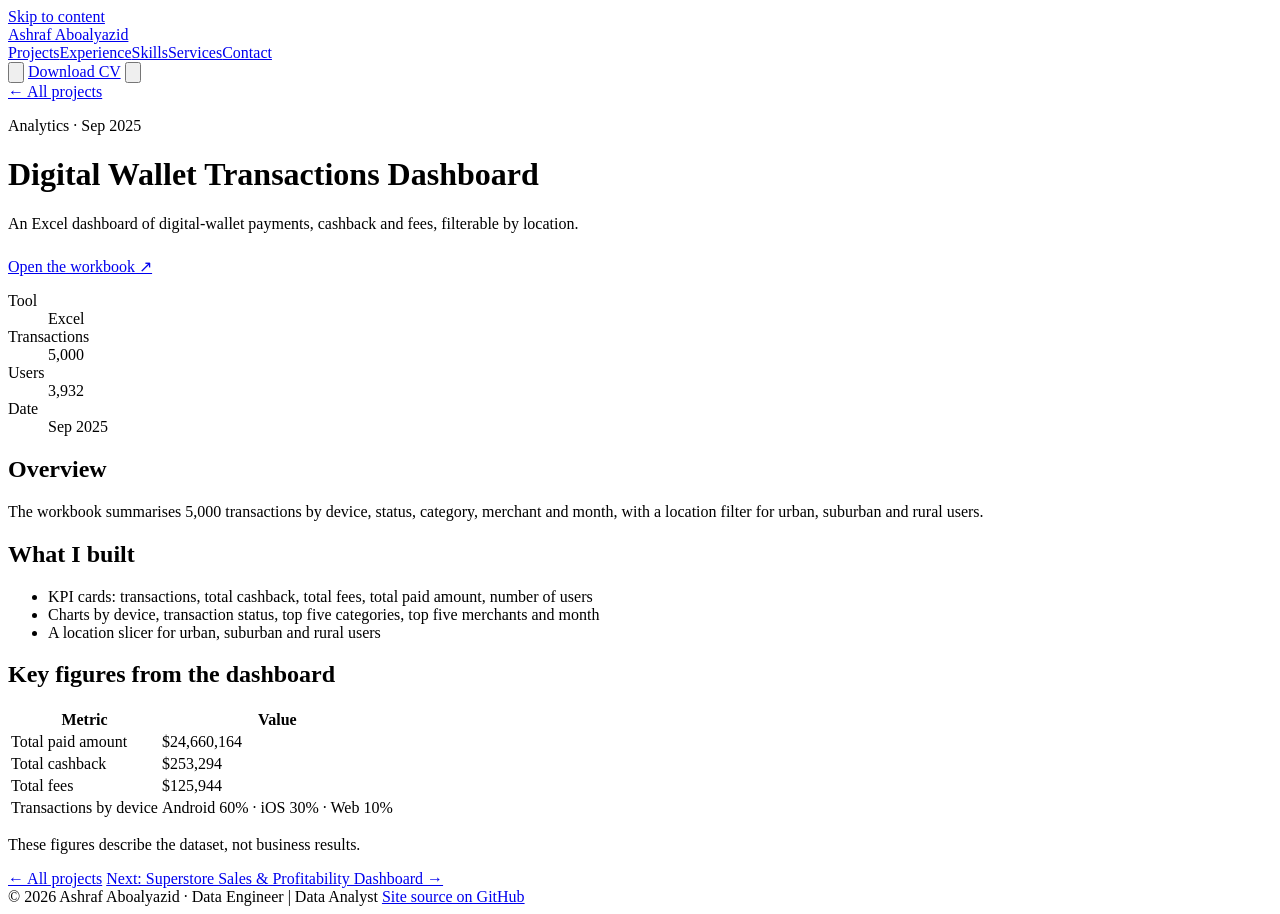
==== projects/digital-wallet-transactions/index.html @ 7038c7b8 "Rebuild homepage and add project pages Homepage: hero, project grid with filter, data training and t" ====
<!doctype html>
<html lang="en">
<head>
<meta charset="utf-8">
<meta name="viewport" content="width=device-width, initial-scale=1">
<title>Digital Wallet Transactions Dashboard · Ashraf Aboalyazid</title>
<meta name="description" content="An Excel dashboard of digital-wallet payments, cashback and fees, filterable by location.">
<link rel="canonical" href="https://agaboalyazid.github.io/Portfolio/projects/digital-wallet-transactions/">
<meta property="og:type" content="website">
<meta property="og:title" content="Digital Wallet Transactions Dashboard · Ashraf Aboalyazid">
<meta property="og:description" content="An Excel dashboard of digital-wallet payments, cashback and fees, filterable by location.">
<meta property="og:url" content="https://agaboalyazid.github.io/Portfolio/projects/digital-wallet-transactions/">
<meta property="og:image" content="https://agaboalyazid.github.io/Portfolio/assets/og/og-home.png">
<meta property="og:image:width" content="1200">
<meta property="og:image:height" content="630">
<meta name="twitter:card" content="summary_large_image">
<meta name="twitter:title" content="Digital Wallet Transactions Dashboard · Ashraf Aboalyazid">
<meta name="twitter:description" content="An Excel dashboard of digital-wallet payments, cashback and fees, filterable by location.">
<meta name="twitter:image" content="https://agaboalyazid.github.io/Portfolio/assets/og/og-home.png">
<meta name="theme-color" content="#FAFAF7" media="(prefers-color-scheme: light)">
<meta name="theme-color" content="#121416" media="(prefers-color-scheme: dark)">
<link rel="icon" href="../../favicon.svg" type="image/svg+xml">
<link rel="apple-touch-icon" href="../../apple-touch-icon.png">
<script>(function(){try{var t=localStorage.getItem('theme');if(t==='light'||t==='dark')document.documentElement.setAttribute('data-theme',t);}catch(e){}})();</script>
<link rel="preload" href="../../assets/fonts/ibm-plex-sans-latin-400-normal.woff2" as="font" type="font/woff2" crossorigin>
<link rel="stylesheet" href="../../assets/css/tokens.css">
<link rel="stylesheet" href="../../assets/css/main.css">
<script src="../../assets/js/main.js" defer></script>
<script type="application/ld+json">{"@context": "https://schema.org", "@type": "CreativeWork", "name": "Digital Wallet Transactions Dashboard", "description": "An Excel dashboard of digital-wallet payments, cashback and fees, filterable by location.", "author": {"@type": "Person", "name": "Ashraf Aboalyazid"}, "url": "https://agaboalyazid.github.io/Portfolio/projects/digital-wallet-transactions/"}</script>
</head>
<body>
<a class="skip" href="#main">Skip to content</a>
<header class="site-header">
  <div class="wrap">
    <a class="logo" href="../../index.html">Ashraf Aboalyazid</a>
    <nav class="site-nav" id="site-nav" aria-label="Primary"><a href="../../index.html#projects">Projects</a><a href="../../index.html#experience">Experience</a><a href="../../index.html#skills">Skills</a><a href="../../index.html#services">Services</a><a href="../../index.html#contact">Contact</a></nav>
    <div class="header-tools">
      <button class="icon-btn theme-toggle" type="button" aria-label="Switch theme" aria-pressed="false"><svg class="icon-moon" viewBox="0 0 24 24" fill="none" stroke="currentColor" stroke-width="1.6" aria-hidden="true"><path d="M20 14.5A8 8 0 0 1 9.5 4a8 8 0 1 0 10.5 10.5z"/></svg><svg class="icon-sun" viewBox="0 0 24 24" fill="none" stroke="currentColor" stroke-width="1.6" aria-hidden="true"><circle cx="12" cy="12" r="4.5"/><path d="M12 2.5v2.2M12 19.3v2.2M2.5 12h2.2M19.3 12h2.2M5.3 5.3l1.6 1.6M17.1 17.1l1.6 1.6M5.3 18.7l1.6-1.6M17.1 6.9l1.6-1.6"/></svg></button>
      <a class="btn btn-secondary header-cv" href="../../assets/cv/ashraf-aboalyazid-cv.pdf">Download CV</a>
      <button class="icon-btn menu-toggle" type="button" aria-label="Open menu" aria-expanded="false" aria-controls="site-nav"><svg viewBox="0 0 24 24" fill="none" stroke="currentColor" stroke-width="1.6" aria-hidden="true"><path d="M4 7h16M4 12h16M4 17h16"/></svg></button>
    </div>
  </div>
</header>
<main id="main">
  <div class="wrap">
    <a class="text-link back" href="../../index.html#projects">← All projects</a>
    <header class="project-head">
      <p class="label">Analytics · Sep 2025</p>
      <h1>Digital Wallet Transactions Dashboard</h1>
      <p class="intro">An Excel dashboard of digital-wallet payments, cashback and fees, filterable by location.</p>
      <div class="actions" style="margin-top:24px"><a class="btn btn-primary" href="https://1drv.ms/x/c/22bd5d6e6e061991/IQDjUJ9iD6poRLInqrk1suI1AY1ncKfsVbdhaboaDhQh73A">Open the workbook ↗</a></div>
      <dl class="facts"><div><dt>Tool</dt><dd>Excel</dd></div><div><dt>Transactions</dt><dd>5,000</dd></div><div><dt>Users</dt><dd>3,932</dd></div><div><dt>Date</dt><dd>Sep 2025</dd></div></dl>
    </header>
    <div class="project-body">
      <section aria-labelledby="s-overview"><h2 id="s-overview">Overview</h2>
        <p>The workbook summarises 5,000 transactions by device, status, category, merchant and month, with a location filter for urban, suburban and rural users.</p>
      </section>
      <section aria-labelledby="s-built"><h2 id="s-built">What I built</h2>
        <ul>
          <li>KPI cards: transactions, total cashback, total fees, total paid amount, number of users</li>
          <li>Charts by device, transaction status, top five categories, top five merchants and month</li>
          <li>A location slicer for urban, suburban and rural users</li>
        </ul>
      </section>
      <section aria-labelledby="s-figures"><h2 id="s-figures">Key figures from the dashboard</h2>
        <div class="table-wrap"><table class="data-table"><thead><tr><th scope="col">Metric</th><th scope="col">Value</th></tr></thead><tbody>
          <tr><td>Total paid amount</td><td>$24,660,164</td></tr>
          <tr><td>Total cashback</td><td>$253,294</td></tr>
          <tr><td>Total fees</td><td>$125,944</td></tr>
          <tr><td>Transactions by device</td><td>Android 60% · iOS 30% · Web 10%</td></tr>
        </tbody></table></div>
        <p class="note">These figures describe the dataset, not business results.</p>
      </section>
      <nav class="pager" aria-label="More projects">
        <a class="text-link" href="../../index.html#projects">← All projects</a>
        <a class="text-link" href="../../projects/superstore-sales-profitability/index.html">Next: Superstore Sales &amp; Profitability Dashboard →</a>
      </nav>
    </div>
  </div>
</main>
<footer class="site-footer">
  <div class="wrap">
    <span>© <span id="year">2026</span> Ashraf Aboalyazid · Data Engineer | Data Analyst</span>
    <span><a href="https://github.com/agaboalyazid/Portfolio">Site source on GitHub</a></span>
  </div>
</footer>
</body>
</html>
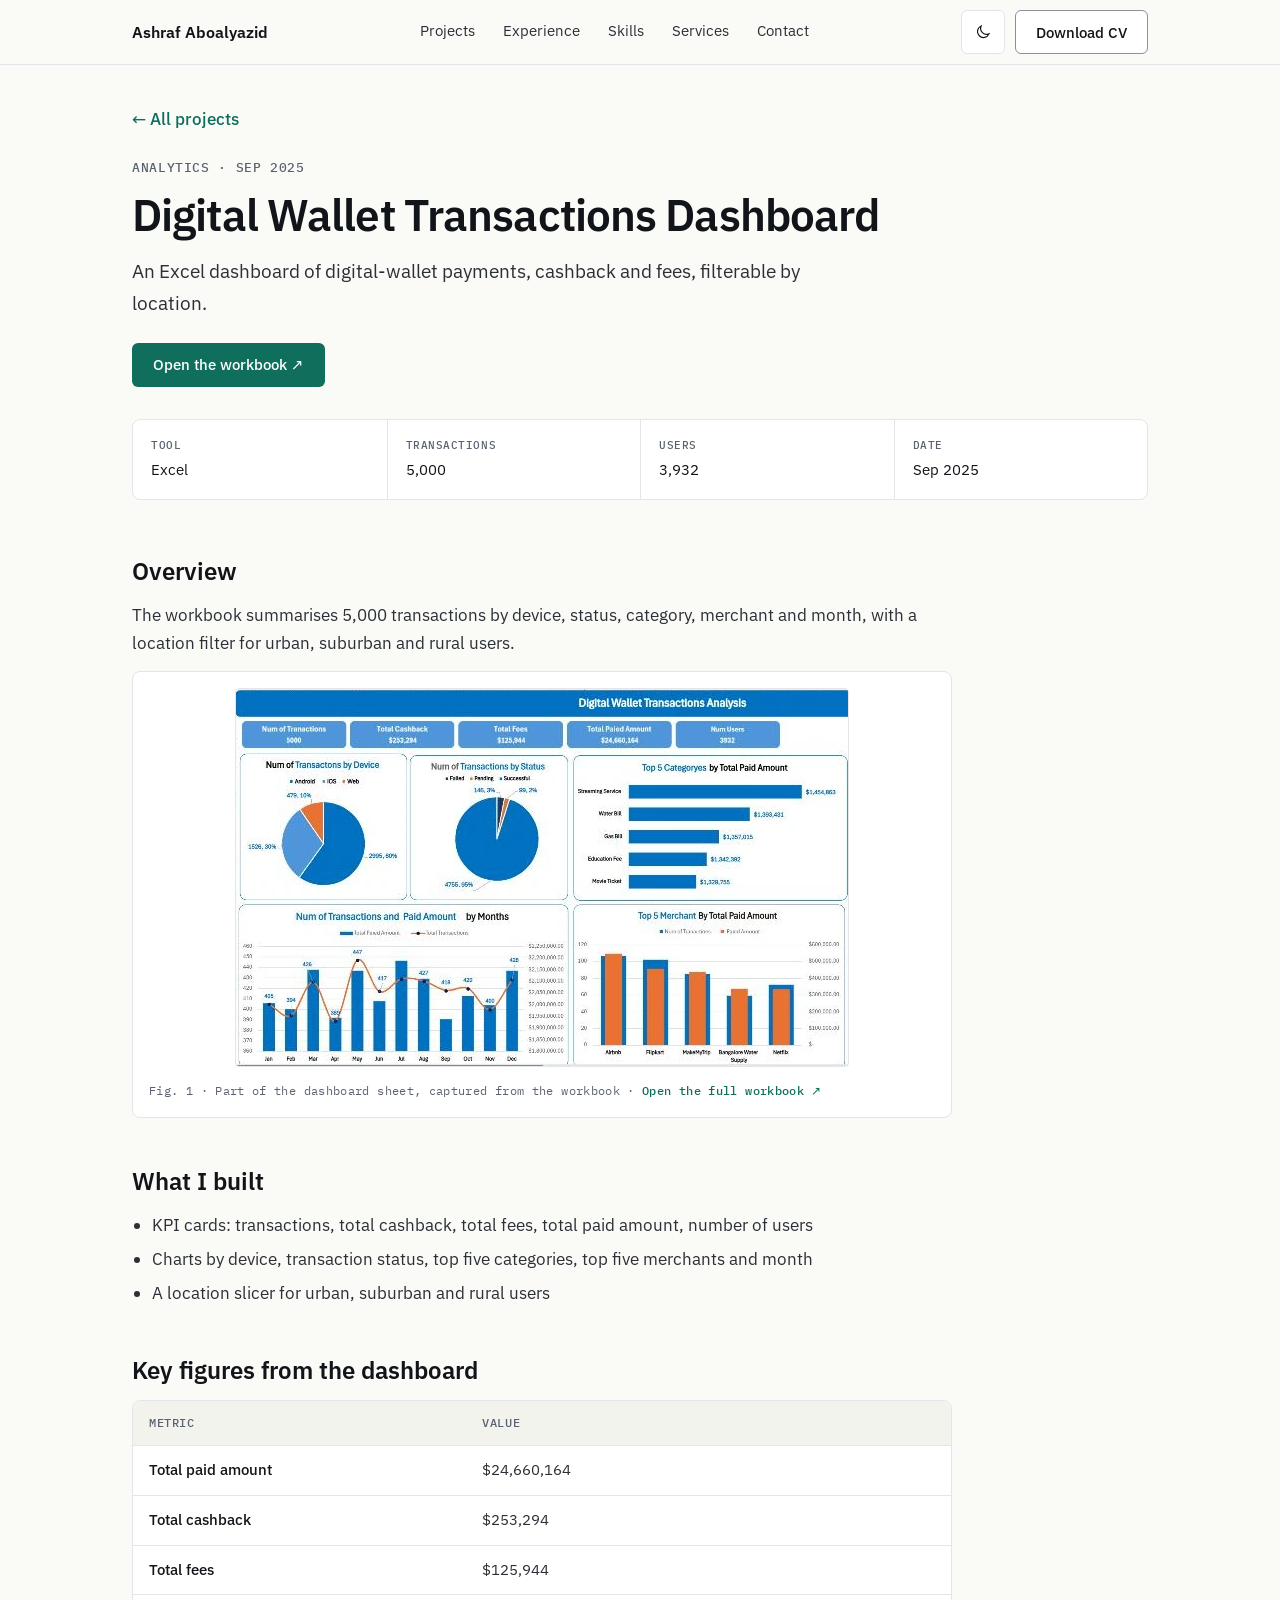
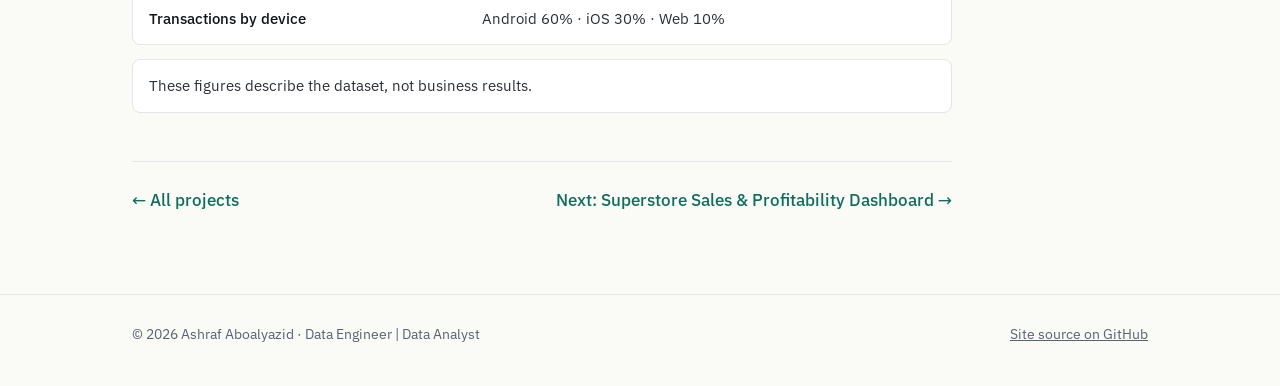
==== commit 88f217a8: "Add dashboard previews to analytics projects Digital Wallet and Superstore: real dashboard captures " ====
--- a/projects/digital-wallet-transactions/index.html
+++ b/projects/digital-wallet-transactions/index.html
@@ -54,6 +54,8 @@
     <div class="project-body">
       <section aria-labelledby="s-overview"><h2 id="s-overview">Overview</h2>
         <p>The workbook summarises 5,000 transactions by device, status, category, merchant and month, with a location filter for urban, suburban and rural users.</p>
+        <figure class="figure shot-figure"><img class="" src="../../assets/img/projects/digital-wallet-dashboard.webp" width="612" height="377" alt="Excel dashboard titled Digital Wallet Transactions Analysis, with KPI cards, pie charts by device and status, a bar chart of the top five categories, a monthly trend chart and a top merchants chart" loading="lazy" decoding="async">
+          <figcaption>Fig. 1 · Part of the dashboard sheet, captured from the workbook · <a class="text-link" href="https://1drv.ms/x/c/22bd5d6e6e061991/IQDjUJ9iD6poRLInqrk1suI1AY1ncKfsVbdhaboaDhQh73A">Open the full workbook ↗</a></figcaption></figure>
       </section>
       <section aria-labelledby="s-built"><h2 id="s-built">What I built</h2>
         <ul>
--- a/assets/css/tokens.css
+++ b/assets/css/tokens.css
@@ -0,0 +1,45 @@
+/* Design tokens: the only place colours are defined.
+   Light is the default; dark applies via data-theme or the system setting. */
+
+@font-face{font-family:"IBM Plex Sans";font-style:normal;font-weight:400;font-display:swap;src:url("../fonts/ibm-plex-sans-latin-400-normal.woff2") format("woff2")}
+@font-face{font-family:"IBM Plex Sans";font-style:normal;font-weight:500;font-display:swap;src:url("../fonts/ibm-plex-sans-latin-500-normal.woff2") format("woff2")}
+@font-face{font-family:"IBM Plex Sans";font-style:normal;font-weight:600;font-display:swap;src:url("../fonts/ibm-plex-sans-latin-600-normal.woff2") format("woff2")}
+@font-face{font-family:"IBM Plex Mono";font-style:normal;font-weight:400;font-display:swap;src:url("../fonts/ibm-plex-mono-latin-400-normal.woff2") format("woff2")}
+@font-face{font-family:"IBM Plex Mono";font-style:normal;font-weight:500;font-display:swap;src:url("../fonts/ibm-plex-mono-latin-500-normal.woff2") format("woff2")}
+@font-face{font-family:"IBM Plex Sans Arabic";font-style:normal;font-weight:400;font-display:swap;src:url("../fonts/ibm-plex-sans-arabic-arabic-400-normal.woff2") format("woff2");unicode-range:U+0600-06FF,U+0750-077F,U+FB50-FDFF,U+FE70-FEFF}
+@font-face{font-family:"IBM Plex Sans Arabic";font-style:normal;font-weight:500;font-display:swap;src:url("../fonts/ibm-plex-sans-arabic-arabic-500-normal.woff2") format("woff2");unicode-range:U+0600-06FF,U+0750-077F,U+FB50-FDFF,U+FE70-FEFF}
+
+:root{
+  --bg:#FAFAF7; --surface:#FFFFFF; --sunken:#F3F3EE;
+  --ink:#111418; --ink-2:#2B3036; --muted:#5A6270;
+  --border:#E3E5E8; --border-strong:#8A9199;
+  --accent:#0F6E5C; --accent-hover:#0B5A4B; --accent-tint:#E3F1EE; --on-accent:#FFFFFF;
+  --diagram:#2B3036;
+  --font-sans:"IBM Plex Sans",system-ui,-apple-system,"Segoe UI",sans-serif;
+  --font-mono:"IBM Plex Mono",ui-monospace,SFMono-Regular,Menlo,monospace;
+  --font-arabic:"IBM Plex Sans Arabic","IBM Plex Sans",system-ui,sans-serif;
+  --radius:6px; --radius-lg:8px;
+  --container:1080px;
+  color-scheme:light;
+}
+
+:root[data-theme="dark"]{
+  --bg:#121416; --surface:#181B1E; --sunken:#0E1012;
+  --ink:#ECEDEA; --ink-2:#D3D6D2; --muted:#9BA3AC;
+  --border:#2A2F34; --border-strong:#687079;
+  --accent:#4FC3A8; --accent-hover:#6FD3BB; --accent-tint:#16302A; --on-accent:#0B1F1A;
+  --diagram:#B9BEC4;
+  color-scheme:dark;
+}
+
+/* No-JS fallback: follow the system setting unless light was chosen. */
+@media (prefers-color-scheme: dark){
+  :root:not([data-theme="light"]){
+    --bg:#121416; --surface:#181B1E; --sunken:#0E1012;
+    --ink:#ECEDEA; --ink-2:#D3D6D2; --muted:#9BA3AC;
+    --border:#2A2F34; --border-strong:#687079;
+    --accent:#4FC3A8; --accent-hover:#6FD3BB; --accent-tint:#16302A; --on-accent:#0B1F1A;
+    --diagram:#B9BEC4;
+    color-scheme:dark;
+  }
+}
--- a/assets/css/main.css
+++ b/assets/css/main.css
@@ -0,0 +1,263 @@
+/* Layout and components. Colours come only from tokens.css. */
+
+*,*::before,*::after{box-sizing:border-box}
+html{-webkit-text-size-adjust:100%;scroll-padding-top:80px}
+body{margin:0;background:var(--bg);color:var(--ink-2);font-family:var(--font-sans);font-size:17px;line-height:1.65;-webkit-font-smoothing:antialiased;text-rendering:optimizeLegibility}
+h1,h2,h3,p,ul,ol,dl,dd,figure,blockquote{margin:0}
+h1,h2,h3{color:var(--ink);font-weight:600}
+img,svg{display:block;max-width:100%}
+a{color:inherit}
+button{font:inherit;color:inherit}
+:focus-visible{outline:2px solid var(--accent);outline-offset:2px;border-radius:2px}
+.no-transitions *{transition:none!important}
+[hidden]{display:none!important}
+
+.wrap{max-width:var(--container);margin:0 auto;padding:0 32px}
+.label{font-family:var(--font-mono);font-size:12.5px;font-weight:500;letter-spacing:.05em;text-transform:uppercase;color:var(--muted)}
+.muted{color:var(--muted)}
+.mono{font-family:var(--font-mono)}
+.visually-hidden{position:absolute!important;width:1px;height:1px;padding:0;margin:-1px;overflow:hidden;clip:rect(0,0,0,0);white-space:nowrap;border:0}
+.skip{position:absolute;left:16px;top:-100px;z-index:20;background:var(--surface);color:var(--ink);padding:10px 14px;border:1px solid var(--border-strong);border-radius:var(--radius);text-decoration:none}
+.skip:focus{top:12px}
+
+/* Header */
+.site-header{position:sticky;top:0;z-index:10;background:var(--bg);border-bottom:1px solid var(--border)}
+.site-header .wrap{height:64px;display:flex;align-items:center;justify-content:space-between;gap:20px}
+.logo{font-weight:600;color:var(--ink);text-decoration:none;font-size:16px;white-space:nowrap}
+.site-nav{display:flex;gap:28px}
+.site-nav a{text-decoration:none;font-size:15px;color:var(--ink-2);padding:6px 0;border-bottom:2px solid transparent}
+.site-nav a:hover{color:var(--ink)}
+.site-nav a[aria-current="true"]{color:var(--ink);border-bottom-color:var(--accent)}
+.header-tools{display:flex;gap:10px;align-items:center}
+.icon-btn{width:44px;height:44px;border-radius:var(--radius);border:1px solid var(--border);background:var(--surface);color:var(--ink);display:inline-grid;place-items:center;cursor:pointer;padding:0}
+.icon-btn:hover{border-color:var(--border-strong)}
+.icon-btn svg{width:18px;height:18px}
+.theme-toggle .icon-sun{display:none}
+:root[data-theme="dark"] .theme-toggle .icon-sun{display:block}
+:root[data-theme="dark"] .theme-toggle .icon-moon{display:none}
+@media (prefers-color-scheme: dark){
+  :root:not([data-theme]) .theme-toggle .icon-sun{display:block}
+  :root:not([data-theme]) .theme-toggle .icon-moon{display:none}
+}
+.menu-toggle{display:none}
+
+/* Buttons and links */
+.btn{display:inline-flex;align-items:center;justify-content:center;gap:8px;min-height:44px;padding:0 20px;border-radius:var(--radius);font-weight:500;font-size:15px;line-height:1;text-decoration:none;border:1px solid transparent;cursor:pointer;white-space:nowrap}
+.btn-primary{background:var(--accent);color:var(--on-accent)}
+.btn-primary:hover{background:var(--accent-hover)}
+.btn-secondary{background:var(--surface);color:var(--ink);border-color:var(--border-strong)}
+.btn-secondary:hover{border-color:var(--ink)}
+.text-link{color:var(--accent);font-weight:500;text-decoration:none}
+.text-link:hover{text-decoration:underline;text-underline-offset:3px}
+
+/* Hero */
+.hero{padding:96px 0 72px}
+.hero h1{font-size:clamp(34px,1.4rem + 2.6vw,52px);line-height:1.12;letter-spacing:-.02em;max-width:820px;margin-top:16px}
+.hero .intro{font-size:19px;max-width:640px;margin-top:20px}
+.actions{display:flex;gap:12px;margin-top:32px;flex-wrap:wrap}
+.stats{display:grid;grid-template-columns:repeat(4,minmax(0,1fr));gap:24px;margin-top:64px;padding-top:24px;border-top:1px solid var(--border)}
+.stats dt{order:2;font-size:14px;color:var(--muted)}
+.stats dd{order:1;font-family:var(--font-mono);font-weight:500;font-size:26px;line-height:1.2;color:var(--ink)}
+.stats div{display:flex;flex-direction:column}
+
+/* Sections */
+.section{padding:80px 0;border-top:1px solid var(--border)}
+.section-head{display:flex;align-items:flex-end;justify-content:space-between;gap:20px;margin-bottom:32px;flex-wrap:wrap}
+.section-head h2{font-size:clamp(26px,1.2rem + 1vw,32px);line-height:1.2;letter-spacing:-.01em;margin-top:8px}
+.sub-label{margin:48px 0 12px}
+
+/* Filter */
+.filter{display:inline-flex;border:1px solid var(--border);border-radius:var(--radius);padding:3px;background:var(--surface);gap:2px}
+.filter button{border:0;background:none;padding:8px 14px;border-radius:4px;font-weight:500;font-size:14px;line-height:1;color:var(--ink-2);cursor:pointer;min-height:36px}
+.filter button[aria-pressed="true"]{background:var(--accent-tint);color:var(--ink)}
+
+/* Project cards */
+.project-grid{display:grid;grid-template-columns:repeat(2,minmax(0,1fr));gap:24px;list-style:none;padding:0}
+.project-grid li[hidden]{display:none}
+.card{position:relative;display:flex;flex-direction:column;height:100%;background:var(--surface);border:1px solid var(--border);border-radius:var(--radius-lg);overflow:hidden}
+.card:hover{border-color:var(--border-strong)}
+.card-visual{height:168px;background:var(--sunken);border-bottom:1px solid var(--border);display:flex;align-items:center;justify-content:center;padding:20px}
+.card-visual.has-img{padding:0;overflow:hidden}
+.card-visual.has-img img{width:100%;height:100%;object-fit:cover;object-position:left top}
+.card-body{padding:22px 24px 24px;display:flex;flex-direction:column;gap:10px;flex:1}
+.card h3{font-size:20px;line-height:1.3}
+.card h3 a{text-decoration:none}
+.card h3 a::after{content:"";position:absolute;inset:0;border-radius:var(--radius-lg)}
+.card h3 a:focus-visible{outline:none}
+.card:has(a:focus-visible){outline:2px solid var(--accent);outline-offset:2px}
+.card p{font-size:15.5px}
+.tags{display:flex;flex-wrap:wrap;gap:6px;margin-top:auto;padding:8px 0 0;list-style:none}
+.tags li{font-family:var(--font-mono);font-weight:500;font-size:12.5px;line-height:1;color:var(--ink-2);background:var(--sunken);border:1px solid var(--border);border-radius:4px;padding:6px 8px}
+.card .more{color:var(--accent);font-weight:500;font-size:15px;margin-top:8px}
+
+/* Diagrams (HTML boxes and lines) */
+.flow{display:flex;align-items:center;width:100%;max-width:440px}
+.flow .node{flex:1 1 0;min-width:0;border:1px solid var(--diagram);border-radius:4px;background:var(--surface);padding:8px 6px;text-align:center;font-family:var(--font-mono);font-weight:500;font-size:11px;line-height:1.35;color:var(--ink);text-transform:uppercase;letter-spacing:.04em}
+.flow .node small{display:block;font-size:10.5px;color:var(--muted);text-transform:none;letter-spacing:0;font-weight:400;margin-top:2px}
+.flow .node.key{border-color:var(--accent);color:var(--accent);box-shadow:inset 0 0 0 1px var(--accent)}
+.flow .arrow{flex:0 0 18px;height:1px;background:var(--diagram);position:relative}
+.flow .arrow::after{content:"";position:absolute;right:0;top:-3px;border-left:5px solid var(--diagram);border-top:3.5px solid transparent;border-bottom:3.5px solid transparent}
+.facts-visual{display:flex;flex-direction:column;align-items:center;gap:6px;font-family:var(--font-mono);color:var(--ink)}
+.facts-visual b{font-weight:500;font-size:26px;line-height:1.1}
+.facts-visual span{font-size:12px;letter-spacing:.05em;text-transform:uppercase;color:var(--muted)}
+.facts-visual .row{display:flex;gap:28px}
+.facts-visual .row div{display:flex;flex-direction:column;align-items:center;gap:4px}
+
+/* Experience */
+.timeline{list-style:none;padding:0}
+.timeline li{display:grid;grid-template-columns:200px minmax(0,1fr);gap:24px;padding:20px 0;border-bottom:1px solid var(--border)}
+.timeline li:first-child{border-top:1px solid var(--border)}
+.timeline .when{font-family:var(--font-mono);font-size:13.5px;color:var(--muted);padding-top:2px}
+.timeline h3{font-size:18px;line-height:1.4}
+.timeline h3.minor{font-weight:500}
+.timeline ul{margin-top:8px;padding-left:18px;font-size:15.5px}
+.simple-table{width:100%;border-collapse:collapse;font-size:15px}
+.simple-table td,.simple-table th{padding:12px 16px 12px 0;border-bottom:1px solid var(--border);vertical-align:top;text-align:left}
+.simple-table th[scope="row"]{color:var(--ink);font-weight:500}
+.simple-table td.when{font-family:var(--font-mono);font-size:13px;color:var(--muted);white-space:nowrap;padding-right:0}
+
+/* Skills & certificates */
+.skills{display:grid;grid-template-columns:repeat(2,minmax(0,1fr));gap:32px 48px}
+.skills h3{font-size:17px}
+.skills p{font-size:15.5px;margin-top:6px}
+.cert-list{list-style:none;padding:0}
+.cert-list li{display:grid;grid-template-columns:minmax(0,1fr) 200px 110px 90px;gap:16px;align-items:center;padding:16px 0;border-bottom:1px solid var(--border);font-size:15.5px}
+.cert-list li:first-child{border-top:1px solid var(--border)}
+.cert-list b{color:var(--ink);font-weight:500}
+.cert-list .when{font-family:var(--font-mono);font-size:13px;color:var(--muted)}
+
+/* Services & reviews */
+.services{display:grid;grid-template-columns:repeat(3,minmax(0,1fr));gap:20px;list-style:none;padding:0}
+.services li{border:1px solid var(--border);border-radius:var(--radius-lg);padding:20px;background:var(--surface)}
+.services h3{font-size:17px}
+.services p{font-size:14.5px;color:var(--muted);margin-top:6px}
+.reviews{display:grid;grid-template-columns:repeat(2,minmax(0,1fr));gap:20px;margin-top:32px}
+.review{border:1px solid var(--border);border-radius:var(--radius-lg);padding:22px 24px;background:var(--surface);display:flex;flex-direction:column;gap:10px}
+.review .stars{color:var(--accent);letter-spacing:2px}
+.review .stars span{font-family:var(--font-mono);font-size:13px;color:var(--muted);letter-spacing:0;margin-left:6px}
+.review blockquote{font-family:var(--font-arabic);direction:rtl;text-align:right;font-size:18px;line-height:1.7;color:var(--ink)}
+.review .translation{font-size:14.5px}
+.review figcaption{font-size:14px;color:var(--muted)}
+.review figcaption [lang="ar"]{font-family:var(--font-arabic)}
+
+/* Contact */
+.contact{display:grid;grid-template-columns:minmax(0,1fr) minmax(0,1fr);gap:48px;align-items:start}
+.contact h2{font-size:clamp(26px,1.2rem + 1vw,32px);line-height:1.2;margin-top:8px}
+.contact-list{list-style:none;padding:0}
+.contact-list li{border-bottom:1px solid var(--border)}
+.contact-list li:first-child{border-top:1px solid var(--border)}
+.contact-list a,.contact-list button{display:flex;justify-content:space-between;gap:16px;width:100%;padding:15px 0;text-decoration:none;color:var(--ink);font-size:15.5px;background:none;border:0;cursor:pointer;text-align:left}
+.contact-list span{color:var(--muted)}
+.contact-list a:hover span,.contact-list button:hover span{color:var(--accent)}
+
+/* Footer */
+.site-footer{border-top:1px solid var(--border);padding:28px 0 40px;font-size:14px;color:var(--muted)}
+.site-footer .wrap{display:flex;justify-content:space-between;gap:12px;flex-wrap:wrap}
+.site-footer a{color:var(--muted)}
+
+/* Project pages */
+.back{display:inline-block;margin-top:40px}
+.project-head{padding:24px 0 40px}
+.project-head h1{font-size:clamp(30px,1.2rem + 2vw,44px);line-height:1.15;letter-spacing:-.02em;margin-top:12px}
+.project-head .intro{font-size:19px;max-width:720px;margin-top:16px}
+.facts{display:grid;grid-template-columns:repeat(4,minmax(0,1fr));border:1px solid var(--border);border-radius:var(--radius-lg);background:var(--surface);margin-top:32px}
+.facts div{padding:16px 18px}
+.facts div+div{border-left:1px solid var(--border)}
+.facts dt{font-family:var(--font-mono);font-size:11px;font-weight:500;letter-spacing:.05em;text-transform:uppercase;color:var(--muted)}
+.facts dd{margin-top:4px;color:var(--ink);font-size:15px}
+.project-body{display:flex;flex-direction:column;gap:48px;padding:16px 0 80px;max-width:820px}
+.project-body section{display:flex;flex-direction:column;gap:14px}
+.project-body h2{font-size:24px;line-height:1.3}
+.project-body ul,.project-body ol{padding-left:20px;display:flex;flex-direction:column;gap:6px}
+.figure{border:1px solid var(--border);border-radius:var(--radius-lg);background:var(--surface);padding:28px}
+.figure .flow{max-width:none}
+.figure .flow .node{padding:12px 8px;font-size:12px}
+.figure figcaption{font-family:var(--font-mono);font-size:12px;color:var(--muted);margin-top:14px;letter-spacing:.03em}
+.shot-figure{padding:16px}
+.shot-figure img{display:block;width:auto;max-width:100%;height:auto;margin:0 auto;border:1px solid var(--border);border-radius:4px}
+.pages{display:grid;grid-template-columns:repeat(3,minmax(0,1fr));gap:12px}
+.page-tile{border:1px solid var(--diagram);border-radius:4px;background:var(--surface);padding:14px 16px}
+.page-tile b{display:block;color:var(--ink);font-weight:600;font-size:15px;line-height:1.35;margin:4px 0 8px}
+.page-tile ul{list-style:none;padding:0;display:flex;flex-direction:column;gap:2px;font-family:var(--font-mono);font-size:12.5px;color:var(--ink-2)}
+.narrow-only{display:none}
+.schema{display:grid;grid-template-columns:repeat(3,minmax(0,1fr));gap:16px;align-items:center}
+.schema .table{border:1px solid var(--diagram);border-radius:4px;background:var(--surface);padding:12px 14px}
+.schema .table.key{border-color:var(--accent);box-shadow:inset 0 0 0 1px var(--accent)}
+.schema .table b{display:block;font-family:var(--font-mono);font-size:12px;font-weight:500;color:var(--ink);margin-bottom:6px}
+.schema .table span{display:block;font-family:var(--font-mono);font-size:11.5px;color:var(--muted);line-height:1.6}
+.table-wrap{overflow-x:auto;border:1px solid var(--border);border-radius:var(--radius-lg);background:var(--surface)}
+.data-table{width:100%;border-collapse:collapse;font-size:15px}
+.data-table th{text-align:left;font-family:var(--font-mono);font-size:12px;font-weight:500;letter-spacing:.05em;text-transform:uppercase;color:var(--muted);background:var(--sunken);padding:12px 16px;border-bottom:1px solid var(--border)}
+.data-table td{padding:12px 16px;border-bottom:1px solid var(--border);vertical-align:top}
+.data-table tr:last-child td{border-bottom:0}
+.data-table td:first-child{color:var(--ink);font-weight:500}
+.data-table code,.project-body code{font-family:var(--font-mono);font-size:.88em}
+.code{background:var(--sunken);border:1px solid var(--border);border-radius:var(--radius-lg);padding:16px 18px;font-family:var(--font-mono);font-size:13px;line-height:1.65;white-space:pre;overflow-x:auto;color:var(--ink-2)}
+.note{border:1px solid var(--border);border-radius:var(--radius-lg);padding:14px 16px;background:var(--surface);font-size:14.5px}
+.pager{display:flex;justify-content:space-between;gap:16px;border-top:1px solid var(--border);padding-top:24px;flex-wrap:wrap}
+
+/* 404 */
+.not-found{padding:120px 0}
+.not-found h1{font-size:40px;margin-top:12px}
+
+/* Tablet and mobile */
+@media (max-width:900px){
+  .site-nav{display:none;position:absolute;top:64px;left:0;right:0;flex-direction:column;gap:0;background:var(--bg);border-bottom:1px solid var(--border);padding:8px 32px 16px}
+  .site-nav.open{display:flex}
+  .site-nav a{padding:12px 0;border-bottom:1px solid var(--border)}
+  .site-nav a[aria-current="true"]{border-bottom-color:var(--border);color:var(--accent)}
+  .menu-toggle{display:inline-grid}
+}
+@media (max-width:960px){
+  .cert-list li{grid-template-columns:minmax(0,1fr) 180px 90px}
+  .cert-list .when{display:none}
+}
+@media (max-width:760px){
+  body{font-size:16px}
+  .wrap{padding:0 20px}
+  .site-nav{padding:8px 20px 16px}
+  .header-cv{display:none}
+  .hero{padding:48px 0}
+  .hero .intro{font-size:17px}
+  .actions .btn{flex:1 1 100%}
+  .stats{grid-template-columns:repeat(2,minmax(0,1fr));gap:20px 16px;margin-top:40px}
+  .section{padding:56px 0}
+  .filter{width:100%}
+  .filter button{flex:1;padding:8px 6px}
+  .wide-only{display:none}
+  .narrow-only{display:inline}
+  .project-grid,.skills,.services,.reviews,.contact{grid-template-columns:minmax(0,1fr)}
+  .card-visual{height:140px}
+  .timeline li{grid-template-columns:minmax(0,1fr);gap:4px}
+  .simple-table td.when{white-space:normal}
+  .simple-table tr{display:grid;grid-template-columns:1fr;padding:12px 0;border-bottom:1px solid var(--border)}
+  .simple-table th,.simple-table td{padding:0;border:0}
+  .cert-list li{grid-template-columns:minmax(0,1fr) auto;gap:2px 12px}
+  .cert-list .issuer{grid-column:1;grid-row:2;font-size:14px;color:var(--muted)}
+  .cert-list .verify{grid-column:2;grid-row:1 / span 2}
+  .project-head .intro{font-size:17px}
+  .facts{grid-template-columns:repeat(2,minmax(0,1fr))}
+  .facts div+div{border-left:0}
+  .facts div{border-bottom:1px solid var(--border)}
+  .figure{padding:16px}
+  .figure .flow{flex-direction:column}
+  .figure .flow .node{width:100%}
+  .figure .flow .arrow{flex:0 0 16px;width:1px;height:16px}
+  .figure .flow .arrow::after{right:-3px;top:auto;bottom:0;border-top:5px solid var(--diagram);border-left:3.5px solid transparent;border-right:3.5px solid transparent;border-bottom:0}
+  .schema,.pages{grid-template-columns:minmax(0,1fr)}
+  .shot-figure{padding:8px}
+  .data-table{font-size:14px}
+  .data-table th,.data-table td{padding:10px 12px}
+}
+@media (max-width:420px){
+  .flow .node{font-size:10px;padding:8px 3px}
+  .flow .arrow{flex-basis:10px}
+}
+@media (prefers-reduced-motion:reduce){
+  html{scroll-behavior:auto}
+  *{transition:none!important;animation:none!important}
+}
+@media print{
+  .site-header,.site-footer,.filter,.menu-toggle,.theme-toggle{display:none}
+  .section{border:0;padding:24px 0}
+}
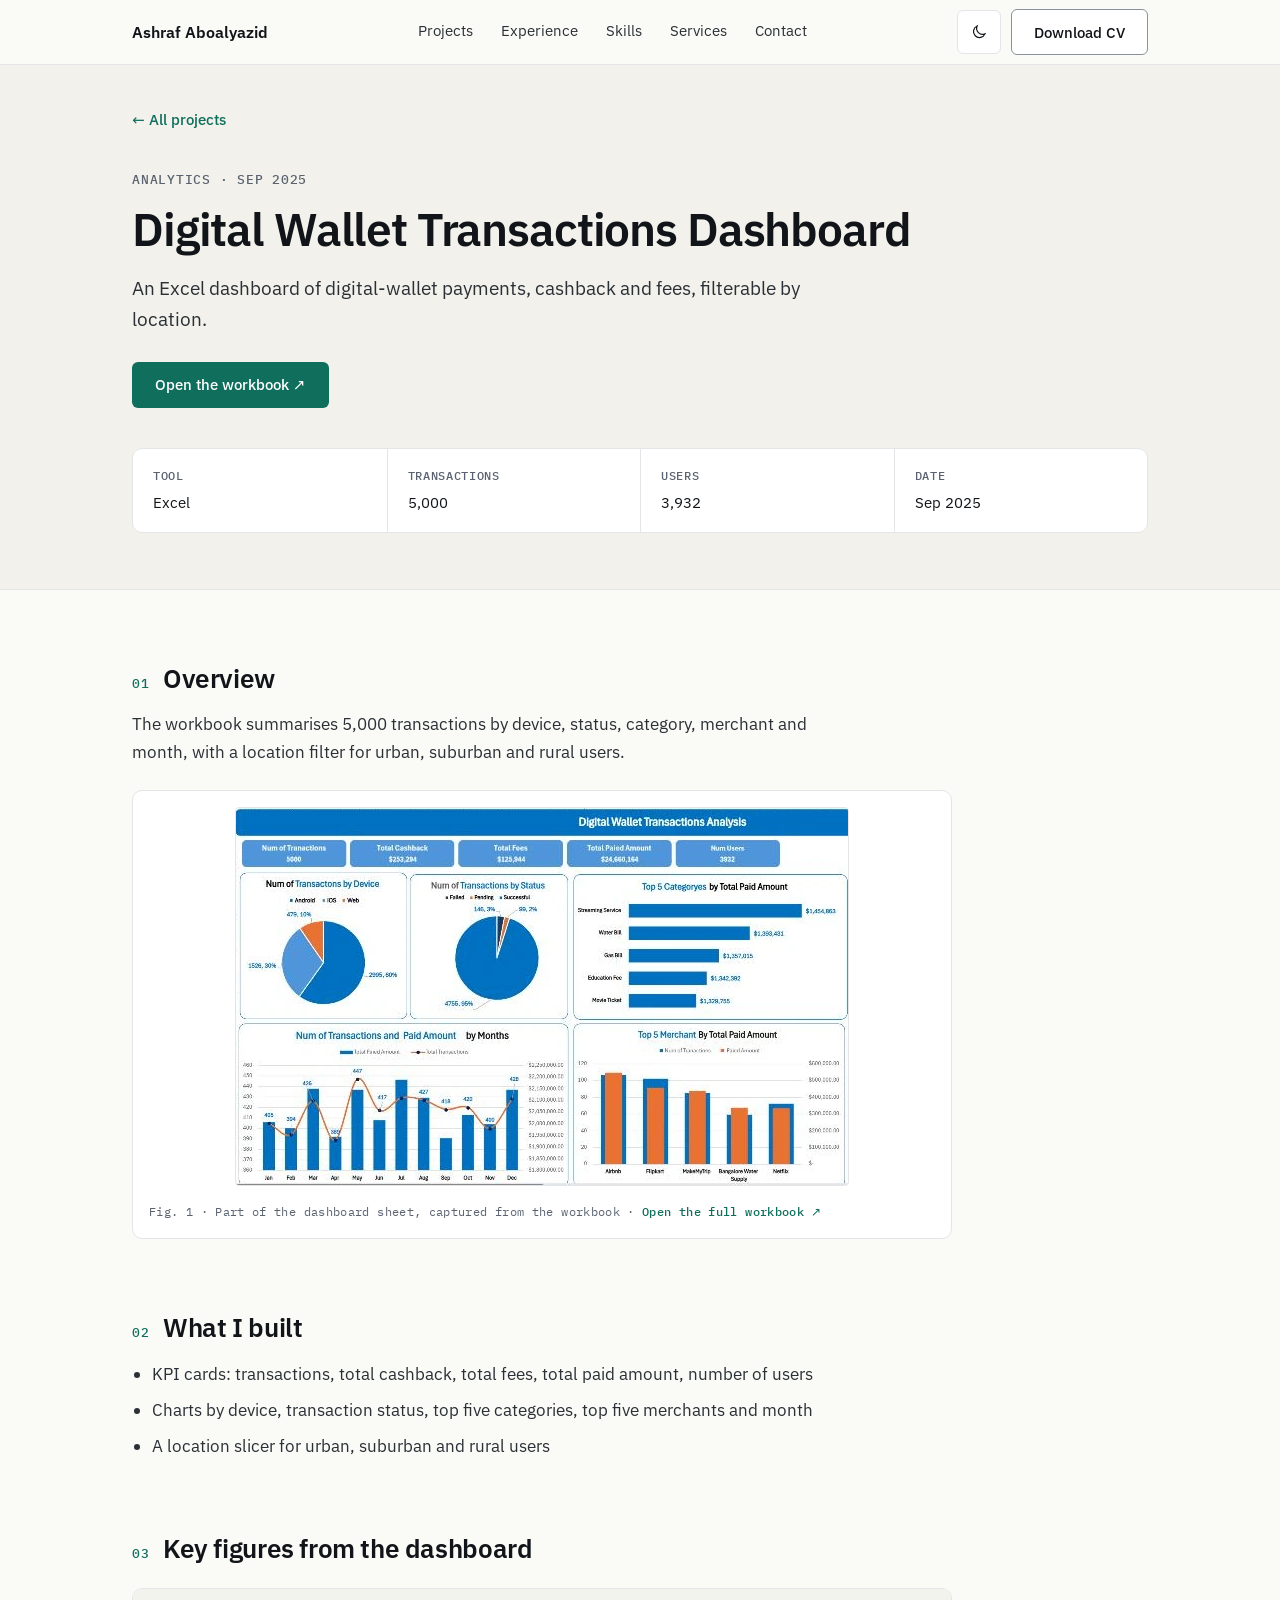
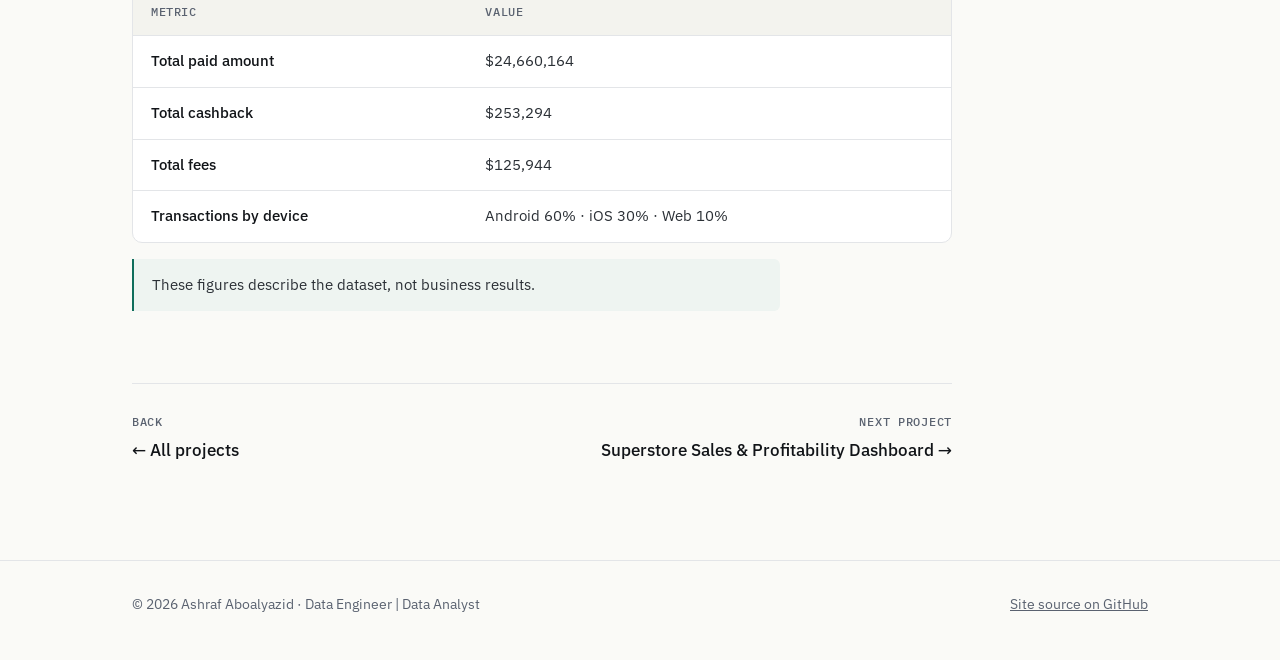
==== commit 1454c921: "Refine visual flow: section bands, hierarchy and spacing - Alternate section backgrounds (new band t" ====
--- a/projects/digital-wallet-transactions/index.html
+++ b/projects/digital-wallet-transactions/index.html
@@ -42,29 +42,33 @@
   </div>
 </header>
 <main id="main">
+  <div class="project-hero">
+    <div class="wrap">
+      <a class="text-link back" href="../../index.html#projects">← All projects</a>
+      <header class="project-head">
+        <p class="label">Analytics · Sep 2025</p>
+        <h1>Digital Wallet Transactions Dashboard</h1>
+        <p class="intro">An Excel dashboard of digital-wallet payments, cashback and fees, filterable by location.</p>
+        <div class="actions"><a class="btn btn-primary" href="https://1drv.ms/x/c/22bd5d6e6e061991/IQDjUJ9iD6poRLInqrk1suI1AY1ncKfsVbdhaboaDhQh73A">Open the workbook ↗</a></div>
+        <dl class="facts"><div><dt>Tool</dt><dd>Excel</dd></div><div><dt>Transactions</dt><dd>5,000</dd></div><div><dt>Users</dt><dd>3,932</dd></div><div><dt>Date</dt><dd>Sep 2025</dd></div></dl>
+      </header>
+    </div>
+  </div>
   <div class="wrap">
-    <a class="text-link back" href="../../index.html#projects">← All projects</a>
-    <header class="project-head">
-      <p class="label">Analytics · Sep 2025</p>
-      <h1>Digital Wallet Transactions Dashboard</h1>
-      <p class="intro">An Excel dashboard of digital-wallet payments, cashback and fees, filterable by location.</p>
-      <div class="actions" style="margin-top:24px"><a class="btn btn-primary" href="https://1drv.ms/x/c/22bd5d6e6e061991/IQDjUJ9iD6poRLInqrk1suI1AY1ncKfsVbdhaboaDhQh73A">Open the workbook ↗</a></div>
-      <dl class="facts"><div><dt>Tool</dt><dd>Excel</dd></div><div><dt>Transactions</dt><dd>5,000</dd></div><div><dt>Users</dt><dd>3,932</dd></div><div><dt>Date</dt><dd>Sep 2025</dd></div></dl>
-    </header>
     <div class="project-body">
-      <section aria-labelledby="s-overview"><h2 id="s-overview">Overview</h2>
+      <section aria-labelledby="s-overview"><h2 id="s-overview"><span class="num">01</span>Overview</h2>
         <p>The workbook summarises 5,000 transactions by device, status, category, merchant and month, with a location filter for urban, suburban and rural users.</p>
         <figure class="figure shot-figure"><img class="" src="../../assets/img/projects/digital-wallet-dashboard.webp" width="612" height="377" alt="Excel dashboard titled Digital Wallet Transactions Analysis, with KPI cards, pie charts by device and status, a bar chart of the top five categories, a monthly trend chart and a top merchants chart" loading="lazy" decoding="async">
           <figcaption>Fig. 1 · Part of the dashboard sheet, captured from the workbook · <a class="text-link" href="https://1drv.ms/x/c/22bd5d6e6e061991/IQDjUJ9iD6poRLInqrk1suI1AY1ncKfsVbdhaboaDhQh73A">Open the full workbook ↗</a></figcaption></figure>
       </section>
-      <section aria-labelledby="s-built"><h2 id="s-built">What I built</h2>
+      <section aria-labelledby="s-built"><h2 id="s-built"><span class="num">02</span>What I built</h2>
         <ul>
           <li>KPI cards: transactions, total cashback, total fees, total paid amount, number of users</li>
           <li>Charts by device, transaction status, top five categories, top five merchants and month</li>
           <li>A location slicer for urban, suburban and rural users</li>
         </ul>
       </section>
-      <section aria-labelledby="s-figures"><h2 id="s-figures">Key figures from the dashboard</h2>
+      <section aria-labelledby="s-figures"><h2 id="s-figures"><span class="num">03</span>Key figures from the dashboard</h2>
         <div class="table-wrap"><table class="data-table"><thead><tr><th scope="col">Metric</th><th scope="col">Value</th></tr></thead><tbody>
           <tr><td>Total paid amount</td><td>$24,660,164</td></tr>
           <tr><td>Total cashback</td><td>$253,294</td></tr>
@@ -74,8 +78,8 @@
         <p class="note">These figures describe the dataset, not business results.</p>
       </section>
       <nav class="pager" aria-label="More projects">
-        <a class="text-link" href="../../index.html#projects">← All projects</a>
-        <a class="text-link" href="../../projects/superstore-sales-profitability/index.html">Next: Superstore Sales &amp; Profitability Dashboard →</a>
+        <a href="../../index.html#projects"><span>Back</span>← All projects</a>
+        <a class="next" href="../../projects/superstore-sales-profitability/index.html"><span>Next project</span>Superstore Sales &amp; Profitability Dashboard →</a>
       </nav>
     </div>
   </div>
--- a/assets/css/tokens.css
+++ b/assets/css/tokens.css
@@ -15,10 +15,12 @@
   --border:#E3E5E8; --border-strong:#8A9199;
   --accent:#0F6E5C; --accent-hover:#0B5A4B; --accent-tint:#E3F1EE; --on-accent:#FFFFFF;
   --diagram:#2B3036;
+  --band:#F2F1EB; --band-accent:#EEF4F1;
   --font-sans:"IBM Plex Sans",system-ui,-apple-system,"Segoe UI",sans-serif;
   --font-mono:"IBM Plex Mono",ui-monospace,SFMono-Regular,Menlo,monospace;
   --font-arabic:"IBM Plex Sans Arabic","IBM Plex Sans",system-ui,sans-serif;
-  --radius:6px; --radius-lg:8px;
+  --radius:6px; --radius-lg:10px;
+  --space-section:112px; --space-head:48px;
   --container:1080px;
   color-scheme:light;
 }
@@ -29,6 +31,7 @@
   --border:#2A2F34; --border-strong:#687079;
   --accent:#4FC3A8; --accent-hover:#6FD3BB; --accent-tint:#16302A; --on-accent:#0B1F1A;
   --diagram:#B9BEC4;
+  --band:#16191C; --band-accent:#13211E;
   color-scheme:dark;
 }
 
@@ -40,6 +43,7 @@
     --border:#2A2F34; --border-strong:#687079;
     --accent:#4FC3A8; --accent-hover:#6FD3BB; --accent-tint:#16302A; --on-accent:#0B1F1A;
     --diagram:#B9BEC4;
+    --band:#16191C; --band-accent:#13211E;
     color-scheme:dark;
   }
 }
--- a/assets/css/main.css
+++ b/assets/css/main.css
@@ -1,7 +1,7 @@
 /* Layout and components. Colours come only from tokens.css. */
 
 *,*::before,*::after{box-sizing:border-box}
-html{-webkit-text-size-adjust:100%;scroll-padding-top:80px}
+html{-webkit-text-size-adjust:100%;scroll-padding-top:80px;scroll-behavior:smooth}
 body{margin:0;background:var(--bg);color:var(--ink-2);font-family:var(--font-sans);font-size:17px;line-height:1.65;-webkit-font-smoothing:antialiased;text-rendering:optimizeLegibility}
 h1,h2,h3,p,ul,ol,dl,dd,figure,blockquote{margin:0}
 h1,h2,h3{color:var(--ink);font-weight:600}
@@ -13,23 +13,23 @@
 [hidden]{display:none!important}
 
 .wrap{max-width:var(--container);margin:0 auto;padding:0 32px}
-.label{font-family:var(--font-mono);font-size:12.5px;font-weight:500;letter-spacing:.05em;text-transform:uppercase;color:var(--muted)}
+.label{font-family:var(--font-mono);font-size:12.5px;font-weight:500;letter-spacing:.06em;text-transform:uppercase;color:var(--muted)}
 .muted{color:var(--muted)}
 .mono{font-family:var(--font-mono)}
 .visually-hidden{position:absolute!important;width:1px;height:1px;padding:0;margin:-1px;overflow:hidden;clip:rect(0,0,0,0);white-space:nowrap;border:0}
 .skip{position:absolute;left:16px;top:-100px;z-index:20;background:var(--surface);color:var(--ink);padding:10px 14px;border:1px solid var(--border-strong);border-radius:var(--radius);text-decoration:none}
 .skip:focus{top:12px}
 
-/* Header */
+/* ---------- Header ---------- */
 .site-header{position:sticky;top:0;z-index:10;background:var(--bg);border-bottom:1px solid var(--border)}
 .site-header .wrap{height:64px;display:flex;align-items:center;justify-content:space-between;gap:20px}
 .logo{font-weight:600;color:var(--ink);text-decoration:none;font-size:16px;white-space:nowrap}
 .site-nav{display:flex;gap:28px}
-.site-nav a{text-decoration:none;font-size:15px;color:var(--ink-2);padding:6px 0;border-bottom:2px solid transparent}
+.site-nav a{text-decoration:none;font-size:15px;color:var(--ink-2);padding:6px 0;border-bottom:2px solid transparent;transition:color .15s,border-color .15s}
 .site-nav a:hover{color:var(--ink)}
 .site-nav a[aria-current="true"]{color:var(--ink);border-bottom-color:var(--accent)}
 .header-tools{display:flex;gap:10px;align-items:center}
-.icon-btn{width:44px;height:44px;border-radius:var(--radius);border:1px solid var(--border);background:var(--surface);color:var(--ink);display:inline-grid;place-items:center;cursor:pointer;padding:0}
+.icon-btn{width:44px;height:44px;border-radius:var(--radius);border:1px solid var(--border);background:var(--surface);color:var(--ink);display:inline-grid;place-items:center;cursor:pointer;padding:0;transition:border-color .15s}
 .icon-btn:hover{border-color:var(--border-strong)}
 .icon-btn svg{width:18px;height:18px}
 .theme-toggle .icon-sun{display:none}
@@ -41,56 +41,84 @@
 }
 .menu-toggle{display:none}
 
-/* Buttons and links */
-.btn{display:inline-flex;align-items:center;justify-content:center;gap:8px;min-height:44px;padding:0 20px;border-radius:var(--radius);font-weight:500;font-size:15px;line-height:1;text-decoration:none;border:1px solid transparent;cursor:pointer;white-space:nowrap}
+/* ---------- Buttons and links ---------- */
+.btn{display:inline-flex;align-items:center;justify-content:center;gap:8px;min-height:46px;padding:0 22px;border-radius:var(--radius);font-weight:500;font-size:15px;line-height:1;text-decoration:none;border:1px solid transparent;cursor:pointer;white-space:nowrap;transition:background-color .15s,border-color .15s}
 .btn-primary{background:var(--accent);color:var(--on-accent)}
 .btn-primary:hover{background:var(--accent-hover)}
 .btn-secondary{background:var(--surface);color:var(--ink);border-color:var(--border-strong)}
 .btn-secondary:hover{border-color:var(--ink)}
 .text-link{color:var(--accent);font-weight:500;text-decoration:none}
 .text-link:hover{text-decoration:underline;text-underline-offset:3px}
-
-/* Hero */
-.hero{padding:96px 0 72px}
-.hero h1{font-size:clamp(34px,1.4rem + 2.6vw,52px);line-height:1.12;letter-spacing:-.02em;max-width:820px;margin-top:16px}
-.hero .intro{font-size:19px;max-width:640px;margin-top:20px}
-.actions{display:flex;gap:12px;margin-top:32px;flex-wrap:wrap}
-.stats{display:grid;grid-template-columns:repeat(4,minmax(0,1fr));gap:24px;margin-top:64px;padding-top:24px;border-top:1px solid var(--border)}
-.stats dt{order:2;font-size:14px;color:var(--muted)}
-.stats dd{order:1;font-family:var(--font-mono);font-weight:500;font-size:26px;line-height:1.2;color:var(--ink)}
-.stats div{display:flex;flex-direction:column}
-
-/* Sections */
-.section{padding:80px 0;border-top:1px solid var(--border)}
-.section-head{display:flex;align-items:flex-end;justify-content:space-between;gap:20px;margin-bottom:32px;flex-wrap:wrap}
-.section-head h2{font-size:clamp(26px,1.2rem + 1vw,32px);line-height:1.2;letter-spacing:-.01em;margin-top:8px}
-.sub-label{margin:48px 0 12px}
-
-/* Filter */
+.actions{display:flex;gap:12px;flex-wrap:wrap}
+
+/* ---------- Sections: rhythm, bands, headings ---------- */
+.section{padding:var(--space-section) 0}
+.section + .section{border-top:1px solid var(--border)}
+.band{background:var(--band)}
+.band-accent{background:var(--band-accent)}
+.section.band + .section,.section + .section.band,.section.band-accent,.section + .section.band-accent{border-top:0}
+
+.section-head{display:grid;grid-template-columns:minmax(0,1fr) auto;align-items:end;gap:24px 40px;margin-bottom:var(--space-head)}
+.eyebrow{display:flex;align-items:center;gap:12px;margin-bottom:14px}
+.eyebrow .num{font-family:var(--font-mono);font-size:12.5px;font-weight:500;color:var(--accent)}
+.eyebrow .rule{width:28px;height:1px;background:var(--accent)}
+.section-head h2{font-size:clamp(28px,1.3rem + 1.5vw,40px);line-height:1.15;letter-spacing:-.02em}
+.section-head .lede{font-size:18px;line-height:1.6;color:var(--muted);max-width:620px;margin-top:14px}
+.block-title{display:flex;align-items:baseline;justify-content:space-between;gap:16px;margin:72px 0 20px}
+.block-title h3{font-size:20px;line-height:1.3}
+.block-title .label{white-space:nowrap}
+
+/* ---------- Hero ---------- */
+.hero{padding:104px 0 96px}
+.hero-grid{display:grid;grid-template-columns:minmax(0,1.35fr) minmax(0,1fr);gap:64px;align-items:center}
+.hero h1{font-size:clamp(34px,1.3rem + 2.8vw,56px);line-height:1.08;letter-spacing:-.025em;margin-top:18px}
+.hero .intro{font-size:19px;line-height:1.6;max-width:560px;margin-top:22px}
+.hero .actions{margin-top:36px}
+.hero-figure{background:var(--surface);border:1px solid var(--border);border-radius:var(--radius-lg);padding:28px}
+.hero-figure .label{display:block;margin-bottom:18px}
+.hero-figure .flow{flex-direction:column;align-items:stretch;max-width:none}
+.hero-figure .flow .node{padding:11px 14px;text-align:left;display:flex;justify-content:space-between;align-items:center;gap:12px}
+.hero-figure .flow .node small{margin:0;text-align:right}
+.hero-figure .flow .arrow{flex:0 0 14px;width:1px;height:14px;margin-left:22px}
+.hero-figure .flow .arrow::after{right:-3px;top:auto;bottom:0;border-top:5px solid var(--diagram);border-left:3.5px solid transparent;border-right:3.5px solid transparent;border-bottom:0}
+.hero-figure figcaption{font-size:13.5px;color:var(--muted);margin-top:18px}
+.stats{display:grid;grid-template-columns:repeat(4,minmax(0,1fr));gap:0;margin-top:80px;border:1px solid var(--border);border-radius:var(--radius-lg);background:var(--surface)}
+.stats div{display:flex;flex-direction:column;padding:22px 24px}
+.stats div+div{border-left:1px solid var(--border)}
+.stats dt{order:2;font-size:14px;color:var(--muted);margin-top:4px}
+.stats dd{order:1;font-family:var(--font-mono);font-weight:500;font-size:28px;line-height:1.15;color:var(--ink)}
+
+/* ---------- Filter ---------- */
 .filter{display:inline-flex;border:1px solid var(--border);border-radius:var(--radius);padding:3px;background:var(--surface);gap:2px}
-.filter button{border:0;background:none;padding:8px 14px;border-radius:4px;font-weight:500;font-size:14px;line-height:1;color:var(--ink-2);cursor:pointer;min-height:36px}
+.filter button{border:0;background:none;padding:8px 14px;border-radius:4px;font-weight:500;font-size:14px;line-height:1;color:var(--ink-2);cursor:pointer;min-height:36px;transition:background-color .15s,color .15s}
+.filter button:hover{color:var(--ink)}
 .filter button[aria-pressed="true"]{background:var(--accent-tint);color:var(--ink)}
-
-/* Project cards */
-.project-grid{display:grid;grid-template-columns:repeat(2,minmax(0,1fr));gap:24px;list-style:none;padding:0}
-.project-grid li[hidden]{display:none}
-.card{position:relative;display:flex;flex-direction:column;height:100%;background:var(--surface);border:1px solid var(--border);border-radius:var(--radius-lg);overflow:hidden}
+.narrow-only{display:none}
+
+/* ---------- Project cards ---------- */
+.project-grid{display:grid;grid-template-columns:repeat(6,minmax(0,1fr));gap:24px;list-style:none;padding:0}
+.project-grid > li{grid-column:span 3}
+.project-grid > li[data-category="analytics"]{grid-column:span 2}
+.card{position:relative;display:flex;flex-direction:column;height:100%;background:var(--surface);border:1px solid var(--border);border-radius:var(--radius-lg);overflow:hidden;transition:border-color .15s}
 .card:hover{border-color:var(--border-strong)}
-.card-visual{height:168px;background:var(--sunken);border-bottom:1px solid var(--border);display:flex;align-items:center;justify-content:center;padding:20px}
+.card-visual{height:190px;background:var(--sunken);border-bottom:1px solid var(--border);display:flex;align-items:center;justify-content:center;padding:24px}
+.project-grid > li[data-category="analytics"] .card-visual{height:160px}
 .card-visual.has-img{padding:0;overflow:hidden}
 .card-visual.has-img img{width:100%;height:100%;object-fit:cover;object-position:left top}
-.card-body{padding:22px 24px 24px;display:flex;flex-direction:column;gap:10px;flex:1}
-.card h3{font-size:20px;line-height:1.3}
+.card-body{padding:24px 28px 28px;display:flex;flex-direction:column;gap:10px;flex:1}
+.project-grid > li[data-category="analytics"] .card-body{padding:22px 24px 24px}
+.card h3{font-size:21px;line-height:1.3;letter-spacing:-.01em}
+.project-grid > li[data-category="analytics"] .card h3{font-size:18px}
 .card h3 a{text-decoration:none}
 .card h3 a::after{content:"";position:absolute;inset:0;border-radius:var(--radius-lg)}
 .card h3 a:focus-visible{outline:none}
 .card:has(a:focus-visible){outline:2px solid var(--accent);outline-offset:2px}
-.card p{font-size:15.5px}
-.tags{display:flex;flex-wrap:wrap;gap:6px;margin-top:auto;padding:8px 0 0;list-style:none}
-.tags li{font-family:var(--font-mono);font-weight:500;font-size:12.5px;line-height:1;color:var(--ink-2);background:var(--sunken);border:1px solid var(--border);border-radius:4px;padding:6px 8px}
-.card .more{color:var(--accent);font-weight:500;font-size:15px;margin-top:8px}
-
-/* Diagrams (HTML boxes and lines) */
+.card p{font-size:15.5px;line-height:1.6}
+.tags{display:flex;flex-wrap:wrap;gap:6px;margin-top:auto;padding:10px 0 0;list-style:none}
+.tags li{font-family:var(--font-mono);font-weight:500;font-size:12px;line-height:1;color:var(--ink-2);background:var(--sunken);border:1px solid var(--border);border-radius:4px;padding:6px 8px}
+.card .more{color:var(--accent);font-weight:500;font-size:15px;margin-top:10px}
+
+/* ---------- Diagrams ---------- */
 .flow{display:flex;align-items:center;width:100%;max-width:440px}
 .flow .node{flex:1 1 0;min-width:0;border:1px solid var(--diagram);border-radius:4px;background:var(--surface);padding:8px 6px;text-align:center;font-family:var(--font-mono);font-weight:500;font-size:11px;line-height:1.35;color:var(--ink);text-transform:uppercase;letter-spacing:.04em}
 .flow .node small{display:block;font-size:10.5px;color:var(--muted);text-transform:none;letter-spacing:0;font-weight:400;margin-top:2px}
@@ -103,104 +131,137 @@
 .facts-visual .row{display:flex;gap:28px}
 .facts-visual .row div{display:flex;flex-direction:column;align-items:center;gap:4px}
 
-/* Experience */
-.timeline{list-style:none;padding:0}
-.timeline li{display:grid;grid-template-columns:200px minmax(0,1fr);gap:24px;padding:20px 0;border-bottom:1px solid var(--border)}
-.timeline li:first-child{border-top:1px solid var(--border)}
-.timeline .when{font-family:var(--font-mono);font-size:13.5px;color:var(--muted);padding-top:2px}
-.timeline h3{font-size:18px;line-height:1.4}
-.timeline h3.minor{font-weight:500}
-.timeline ul{margin-top:8px;padding-left:18px;font-size:15.5px}
+/* ---------- Experience ---------- */
+.timeline{list-style:none;padding:0;position:relative}
+.timeline > li{display:grid;grid-template-columns:190px minmax(0,1fr);gap:40px;padding:0 0 36px;position:relative}
+.timeline > li:last-child{padding-bottom:0}
+.timeline > li::before{content:"";position:absolute;left:190px;top:9px;bottom:-9px;margin-left:20px;width:1px;background:var(--border)}
+.timeline > li:last-child::before{display:none}
+.timeline > li::after{content:"";position:absolute;left:190px;top:7px;margin-left:16px;width:9px;height:9px;border-radius:50%;border:2px solid var(--accent);background:var(--bg)}
+.timeline .when{font-family:var(--font-mono);font-size:13px;color:var(--muted);padding-top:2px;text-align:right}
+.timeline .entry{padding-left:12px}
+.timeline h3{font-size:19px;line-height:1.35}
+.timeline .org{font-size:15px;color:var(--muted);margin-top:2px}
+.timeline .entry ul{margin-top:12px;padding-left:18px;font-size:15.5px;display:flex;flex-direction:column;gap:4px}
+.timeline .minor h3{font-size:17px;font-weight:500}
+.panel{background:var(--surface);border:1px solid var(--border);border-radius:var(--radius-lg)}
+.teaching{padding:8px 28px}
 .simple-table{width:100%;border-collapse:collapse;font-size:15px}
-.simple-table td,.simple-table th{padding:12px 16px 12px 0;border-bottom:1px solid var(--border);vertical-align:top;text-align:left}
+.simple-table td,.simple-table th{padding:16px 16px 16px 0;border-bottom:1px solid var(--border);vertical-align:top;text-align:left}
+.simple-table tr:last-child td,.simple-table tr:last-child th{border-bottom:0}
 .simple-table th[scope="row"]{color:var(--ink);font-weight:500}
-.simple-table td.when{font-family:var(--font-mono);font-size:13px;color:var(--muted);white-space:nowrap;padding-right:0}
-
-/* Skills & certificates */
-.skills{display:grid;grid-template-columns:repeat(2,minmax(0,1fr));gap:32px 48px}
-.skills h3{font-size:17px}
-.skills p{font-size:15.5px;margin-top:6px}
-.cert-list{list-style:none;padding:0}
-.cert-list li{display:grid;grid-template-columns:minmax(0,1fr) 200px 110px 90px;gap:16px;align-items:center;padding:16px 0;border-bottom:1px solid var(--border);font-size:15.5px}
-.cert-list li:first-child{border-top:1px solid var(--border)}
+.simple-table td.when{font-family:var(--font-mono);font-size:13px;color:var(--muted);white-space:nowrap;padding-right:0;text-align:right}
+
+/* ---------- Skills & certificates ---------- */
+.skills{display:grid;grid-template-columns:repeat(4,minmax(0,1fr));gap:20px;list-style:none;padding:0}
+.skills li{background:var(--surface);border:1px solid var(--border);border-radius:var(--radius-lg);padding:24px}
+.skills .label{color:var(--accent)}
+.skills h3{font-size:17px;margin-top:10px}
+.skills p{font-size:15px;line-height:1.6;margin-top:8px}
+.cert-list{list-style:none;padding:8px 28px}
+.cert-list li{display:grid;grid-template-columns:minmax(0,1fr) 200px 110px 80px;gap:16px;align-items:center;padding:16px 0;border-bottom:1px solid var(--border);font-size:15.5px}
+.cert-list li:last-child{border-bottom:0}
 .cert-list b{color:var(--ink);font-weight:500}
 .cert-list .when{font-family:var(--font-mono);font-size:13px;color:var(--muted)}
-
-/* Services & reviews */
+.cert-list .verify{text-align:right}
+
+/* ---------- Services & reviews ---------- */
 .services{display:grid;grid-template-columns:repeat(3,minmax(0,1fr));gap:20px;list-style:none;padding:0}
-.services li{border:1px solid var(--border);border-radius:var(--radius-lg);padding:20px;background:var(--surface)}
-.services h3{font-size:17px}
-.services p{font-size:14.5px;color:var(--muted);margin-top:6px}
-.reviews{display:grid;grid-template-columns:repeat(2,minmax(0,1fr));gap:20px;margin-top:32px}
-.review{border:1px solid var(--border);border-radius:var(--radius-lg);padding:22px 24px;background:var(--surface);display:flex;flex-direction:column;gap:10px}
+.services li{border:1px solid var(--border);border-radius:var(--radius-lg);padding:24px;background:var(--surface)}
+.services .label{color:var(--accent)}
+.services h3{font-size:17px;margin-top:10px}
+.services p{font-size:15px;color:var(--muted);margin-top:6px}
+.reviews{display:grid;grid-template-columns:repeat(2,minmax(0,1fr));gap:20px}
+.review{border:1px solid var(--border);border-radius:var(--radius-lg);padding:28px;background:var(--surface);display:flex;flex-direction:column;gap:14px}
 .review .stars{color:var(--accent);letter-spacing:2px}
-.review .stars span{font-family:var(--font-mono);font-size:13px;color:var(--muted);letter-spacing:0;margin-left:6px}
-.review blockquote{font-family:var(--font-arabic);direction:rtl;text-align:right;font-size:18px;line-height:1.7;color:var(--ink)}
-.review .translation{font-size:14.5px}
-.review figcaption{font-size:14px;color:var(--muted)}
-.review figcaption [lang="ar"]{font-family:var(--font-arabic)}
-
-/* Contact */
-.contact{display:grid;grid-template-columns:minmax(0,1fr) minmax(0,1fr);gap:48px;align-items:start}
-.contact h2{font-size:clamp(26px,1.2rem + 1vw,32px);line-height:1.2;margin-top:8px}
-.contact-list{list-style:none;padding:0}
+.review .stars span:last-child{font-family:var(--font-mono);font-size:13px;color:var(--muted);letter-spacing:0;margin-left:6px}
+.review blockquote{font-family:var(--font-arabic);direction:rtl;text-align:right;font-size:19px;line-height:1.75;color:var(--ink)}
+.review .translation{font-size:14.5px;line-height:1.6;padding-top:14px;border-top:1px solid var(--border)}
+.review figcaption{font-size:14px;color:var(--muted);margin-top:auto}
+.review figcaption bdi{font-family:var(--font-arabic);color:var(--ink-2)}
+.platforms{margin-top:28px;font-size:15px}
+
+/* ---------- Contact ---------- */
+.contact{display:grid;grid-template-columns:minmax(0,1.1fr) minmax(0,1fr);gap:64px;align-items:center}
+.contact h2{font-size:clamp(28px,1.3rem + 1.5vw,40px);line-height:1.15;letter-spacing:-.02em}
+.contact .lede{font-size:18px;color:var(--muted);margin-top:14px}
+.contact .actions{margin-top:32px}
+.contact-list{list-style:none;padding:8px 28px}
 .contact-list li{border-bottom:1px solid var(--border)}
-.contact-list li:first-child{border-top:1px solid var(--border)}
-.contact-list a,.contact-list button{display:flex;justify-content:space-between;gap:16px;width:100%;padding:15px 0;text-decoration:none;color:var(--ink);font-size:15.5px;background:none;border:0;cursor:pointer;text-align:left}
-.contact-list span{color:var(--muted)}
+.contact-list li:last-child{border-bottom:0}
+.contact-list a,.contact-list button{display:flex;justify-content:space-between;gap:16px;width:100%;padding:16px 0;text-decoration:none;color:var(--ink);font-size:15.5px;background:none;border:0;cursor:pointer;text-align:left}
+.contact-list span{color:var(--muted);transition:color .15s}
 .contact-list a:hover span,.contact-list button:hover span{color:var(--accent)}
 
-/* Footer */
-.site-footer{border-top:1px solid var(--border);padding:28px 0 40px;font-size:14px;color:var(--muted)}
+/* ---------- Footer ---------- */
+.site-footer{border-top:1px solid var(--border);padding:32px 0 44px;font-size:14px;color:var(--muted)}
 .site-footer .wrap{display:flex;justify-content:space-between;gap:12px;flex-wrap:wrap}
 .site-footer a{color:var(--muted)}
-
-/* Project pages */
-.back{display:inline-block;margin-top:40px}
-.project-head{padding:24px 0 40px}
-.project-head h1{font-size:clamp(30px,1.2rem + 2vw,44px);line-height:1.15;letter-spacing:-.02em;margin-top:12px}
-.project-head .intro{font-size:19px;max-width:720px;margin-top:16px}
-.facts{display:grid;grid-template-columns:repeat(4,minmax(0,1fr));border:1px solid var(--border);border-radius:var(--radius-lg);background:var(--surface);margin-top:32px}
-.facts div{padding:16px 18px}
+.site-footer a:hover{color:var(--ink)}
+
+/* ---------- Project pages ---------- */
+.project-hero{background:var(--band);border-bottom:1px solid var(--border);padding:40px 0 56px}
+.back{display:inline-flex;gap:6px;font-size:15px}
+.project-head{margin-top:36px}
+.project-head h1{font-size:clamp(30px,1.2rem + 2.2vw,46px);line-height:1.12;letter-spacing:-.025em;margin-top:14px}
+.project-head .intro{font-size:19px;line-height:1.6;max-width:720px;margin-top:18px;color:var(--ink-2)}
+.project-head .actions{margin-top:28px}
+.facts{display:grid;grid-template-columns:repeat(4,minmax(0,1fr));border:1px solid var(--border);border-radius:var(--radius-lg);background:var(--surface);margin-top:40px}
+.facts div{padding:18px 20px}
 .facts div+div{border-left:1px solid var(--border)}
-.facts dt{font-family:var(--font-mono);font-size:11px;font-weight:500;letter-spacing:.05em;text-transform:uppercase;color:var(--muted)}
-.facts dd{margin-top:4px;color:var(--ink);font-size:15px}
-.project-body{display:flex;flex-direction:column;gap:48px;padding:16px 0 80px;max-width:820px}
-.project-body section{display:flex;flex-direction:column;gap:14px}
-.project-body h2{font-size:24px;line-height:1.3}
-.project-body ul,.project-body ol{padding-left:20px;display:flex;flex-direction:column;gap:6px}
-.figure{border:1px solid var(--border);border-radius:var(--radius-lg);background:var(--surface);padding:28px}
+.facts dt{font-family:var(--font-mono);font-size:11.5px;font-weight:500;letter-spacing:.06em;text-transform:uppercase;color:var(--muted)}
+.facts dd{margin-top:6px;color:var(--ink);font-size:15px;line-height:1.45}
+.project-body{display:flex;flex-direction:column;gap:72px;padding:72px 0 96px;max-width:820px}
+.project-body > section{display:flex;flex-direction:column;gap:16px}
+.project-body h2{font-size:26px;line-height:1.25;letter-spacing:-.015em;display:flex;align-items:baseline;gap:14px}
+.project-body h2 .num{font-family:var(--font-mono);font-size:13px;font-weight:500;color:var(--accent);letter-spacing:.04em}
+.project-body p{max-width:72ch}
+.project-body ul,.project-body ol{padding-left:20px;display:flex;flex-direction:column;gap:8px}
+.figure{border:1px solid var(--border);border-radius:var(--radius-lg);background:var(--surface);padding:28px;margin-top:8px}
 .figure .flow{max-width:none}
 .figure .flow .node{padding:12px 8px;font-size:12px}
-.figure figcaption{font-family:var(--font-mono);font-size:12px;color:var(--muted);margin-top:14px;letter-spacing:.03em}
+.figure figcaption{font-family:var(--font-mono);font-size:12px;color:var(--muted);margin-top:16px;letter-spacing:.03em}
 .shot-figure{padding:16px}
 .shot-figure img{display:block;width:auto;max-width:100%;height:auto;margin:0 auto;border:1px solid var(--border);border-radius:4px}
 .pages{display:grid;grid-template-columns:repeat(3,minmax(0,1fr));gap:12px}
 .page-tile{border:1px solid var(--diagram);border-radius:4px;background:var(--surface);padding:14px 16px}
 .page-tile b{display:block;color:var(--ink);font-weight:600;font-size:15px;line-height:1.35;margin:4px 0 8px}
 .page-tile ul{list-style:none;padding:0;display:flex;flex-direction:column;gap:2px;font-family:var(--font-mono);font-size:12.5px;color:var(--ink-2)}
-.narrow-only{display:none}
 .schema{display:grid;grid-template-columns:repeat(3,minmax(0,1fr));gap:16px;align-items:center}
 .schema .table{border:1px solid var(--diagram);border-radius:4px;background:var(--surface);padding:12px 14px}
 .schema .table.key{border-color:var(--accent);box-shadow:inset 0 0 0 1px var(--accent)}
 .schema .table b{display:block;font-family:var(--font-mono);font-size:12px;font-weight:500;color:var(--ink);margin-bottom:6px}
 .schema .table span{display:block;font-family:var(--font-mono);font-size:11.5px;color:var(--muted);line-height:1.6}
-.table-wrap{overflow-x:auto;border:1px solid var(--border);border-radius:var(--radius-lg);background:var(--surface)}
+.table-wrap{overflow-x:auto;border:1px solid var(--border);border-radius:var(--radius-lg);background:var(--surface);margin-top:8px}
 .data-table{width:100%;border-collapse:collapse;font-size:15px}
-.data-table th{text-align:left;font-family:var(--font-mono);font-size:12px;font-weight:500;letter-spacing:.05em;text-transform:uppercase;color:var(--muted);background:var(--sunken);padding:12px 16px;border-bottom:1px solid var(--border)}
-.data-table td{padding:12px 16px;border-bottom:1px solid var(--border);vertical-align:top}
+.data-table th{text-align:left;font-family:var(--font-mono);font-size:12px;font-weight:500;letter-spacing:.05em;text-transform:uppercase;color:var(--muted);background:var(--sunken);padding:13px 18px;border-bottom:1px solid var(--border)}
+.data-table td{padding:13px 18px;border-bottom:1px solid var(--border);vertical-align:top}
 .data-table tr:last-child td{border-bottom:0}
 .data-table td:first-child{color:var(--ink);font-weight:500}
 .data-table code,.project-body code{font-family:var(--font-mono);font-size:.88em}
-.code{background:var(--sunken);border:1px solid var(--border);border-radius:var(--radius-lg);padding:16px 18px;font-family:var(--font-mono);font-size:13px;line-height:1.65;white-space:pre;overflow-x:auto;color:var(--ink-2)}
-.note{border:1px solid var(--border);border-radius:var(--radius-lg);padding:14px 16px;background:var(--surface);font-size:14.5px}
-.pager{display:flex;justify-content:space-between;gap:16px;border-top:1px solid var(--border);padding-top:24px;flex-wrap:wrap}
-
-/* 404 */
+.code{background:var(--sunken);border:1px solid var(--border);border-radius:var(--radius-lg);padding:18px 20px;font-family:var(--font-mono);font-size:13px;line-height:1.7;white-space:pre;overflow-x:auto;color:var(--ink-2);margin-top:8px}
+.note{border-left:2px solid var(--accent);background:var(--band-accent);border-radius:0 var(--radius) var(--radius) 0;padding:14px 18px;font-size:14.5px}
+.pager{display:grid;grid-template-columns:1fr 1fr;gap:16px;border-top:1px solid var(--border);padding-top:28px}
+.pager a{display:flex;flex-direction:column;gap:4px;text-decoration:none;color:var(--ink);font-weight:500}
+.pager a span{font-family:var(--font-mono);font-size:12px;letter-spacing:.06em;text-transform:uppercase;color:var(--muted);font-weight:500}
+.pager a:hover{color:var(--accent)}
+.pager a.next{text-align:right}
+
+/* ---------- 404 ---------- */
 .not-found{padding:120px 0}
 .not-found h1{font-size:40px;margin-top:12px}
-
-/* Tablet and mobile */
+.not-found .actions{margin-top:32px}
+
+/* ---------- Responsive ---------- */
+@media (max-width:960px){
+  :root{--space-section:96px}
+  .hero-grid{grid-template-columns:minmax(0,1fr);gap:48px}
+  .hero-figure{max-width:520px}
+  .skills{grid-template-columns:repeat(2,minmax(0,1fr))}
+  .project-grid > li[data-category="analytics"]{grid-column:span 3}
+  .cert-list li{grid-template-columns:minmax(0,1fr) 180px 80px}
+  .cert-list .when{display:none}
+}
 @media (max-width:900px){
   .site-nav{display:none;position:absolute;top:64px;left:0;right:0;flex-direction:column;gap:0;background:var(--bg);border-bottom:1px solid var(--border);padding:8px 32px 16px}
   .site-nav.open{display:flex}
@@ -208,37 +269,58 @@
   .site-nav a[aria-current="true"]{border-bottom-color:var(--border);color:var(--accent)}
   .menu-toggle{display:inline-grid}
 }
-@media (max-width:960px){
-  .cert-list li{grid-template-columns:minmax(0,1fr) 180px 90px}
-  .cert-list .when{display:none}
-}
 @media (max-width:760px){
+  :root{--space-section:72px;--space-head:32px}
   body{font-size:16px}
   .wrap{padding:0 20px}
   .site-nav{padding:8px 20px 16px}
   .header-cv{display:none}
-  .hero{padding:48px 0}
+  .hero{padding:56px 0 64px}
   .hero .intro{font-size:17px}
-  .actions .btn{flex:1 1 100%}
-  .stats{grid-template-columns:repeat(2,minmax(0,1fr));gap:20px 16px;margin-top:40px}
-  .section{padding:56px 0}
+  .hero .actions .btn{flex:1 1 100%}
+  .hero-figure{padding:20px}
+  .stats{grid-template-columns:repeat(2,minmax(0,1fr));margin-top:48px}
+  .stats div{padding:18px 18px}
+  .stats div+div{border-left:0}
+  .stats div:nth-child(even){border-left:1px solid var(--border)}
+  .stats div:nth-child(n+3){border-top:1px solid var(--border)}
+  .stats dd{font-size:24px}
+  .section-head{grid-template-columns:minmax(0,1fr)}
+  .section-head .lede{font-size:16.5px}
   .filter{width:100%}
   .filter button{flex:1;padding:8px 6px}
   .wide-only{display:none}
   .narrow-only{display:inline}
-  .project-grid,.skills,.services,.reviews,.contact{grid-template-columns:minmax(0,1fr)}
-  .card-visual{height:140px}
-  .timeline li{grid-template-columns:minmax(0,1fr);gap:4px}
-  .simple-table td.when{white-space:normal}
-  .simple-table tr{display:grid;grid-template-columns:1fr;padding:12px 0;border-bottom:1px solid var(--border)}
-  .simple-table th,.simple-table td{padding:0;border:0}
+  .project-grid{grid-template-columns:minmax(0,1fr);gap:20px}
+  .project-grid > li,.project-grid > li[data-category="analytics"]{grid-column:auto}
+  .card-visual,.project-grid > li[data-category="analytics"] .card-visual{height:150px}
+  .card-body,.project-grid > li[data-category="analytics"] .card-body{padding:20px 22px 22px}
+  .block-title{margin:56px 0 16px}
+  .timeline > li{grid-template-columns:minmax(0,1fr);gap:4px;padding:0 0 28px 28px}
+  .timeline > li::before{left:0;margin-left:4px;top:9px}
+  .timeline > li::after{left:0;margin-left:0}
+  .timeline .when{text-align:left}
+  .timeline .entry{padding-left:0}
+  .teaching,.cert-list,.contact-list{padding:4px 20px}
+  .simple-table tr{display:grid;grid-template-columns:1fr;padding:14px 0;border-bottom:1px solid var(--border)}
+  .simple-table tr:last-child{border-bottom:0}
+  .simple-table th,.simple-table td,.simple-table td.when{padding:0;border:0;text-align:left;white-space:normal}
+  .skills,.services,.reviews,.contact{grid-template-columns:minmax(0,1fr)}
+  .skills li,.services li{padding:20px}
+  .review{padding:22px}
+  .contact{gap:40px}
   .cert-list li{grid-template-columns:minmax(0,1fr) auto;gap:2px 12px}
   .cert-list .issuer{grid-column:1;grid-row:2;font-size:14px;color:var(--muted)}
   .cert-list .verify{grid-column:2;grid-row:1 / span 2}
+  .project-hero{padding:28px 0 40px}
+  .project-head{margin-top:24px}
   .project-head .intro{font-size:17px}
   .facts{grid-template-columns:repeat(2,minmax(0,1fr))}
   .facts div+div{border-left:0}
-  .facts div{border-bottom:1px solid var(--border)}
+  .facts div:nth-child(even){border-left:1px solid var(--border)}
+  .facts div:nth-child(n+3){border-top:1px solid var(--border)}
+  .project-body{gap:56px;padding:56px 0 72px}
+  .project-body h2{font-size:22px}
   .figure{padding:16px}
   .figure .flow{flex-direction:column}
   .figure .flow .node{width:100%}
@@ -248,6 +330,8 @@
   .shot-figure{padding:8px}
   .data-table{font-size:14px}
   .data-table th,.data-table td{padding:10px 12px}
+  .pager{grid-template-columns:minmax(0,1fr)}
+  .pager a.next{text-align:left}
 }
 @media (max-width:420px){
   .flow .node{font-size:10px;padding:8px 3px}
@@ -259,5 +343,6 @@
 }
 @media print{
   .site-header,.site-footer,.filter,.menu-toggle,.theme-toggle{display:none}
-  .section{border:0;padding:24px 0}
-}
+  .section{padding:24px 0}
+  .band,.band-accent{background:none}
+}
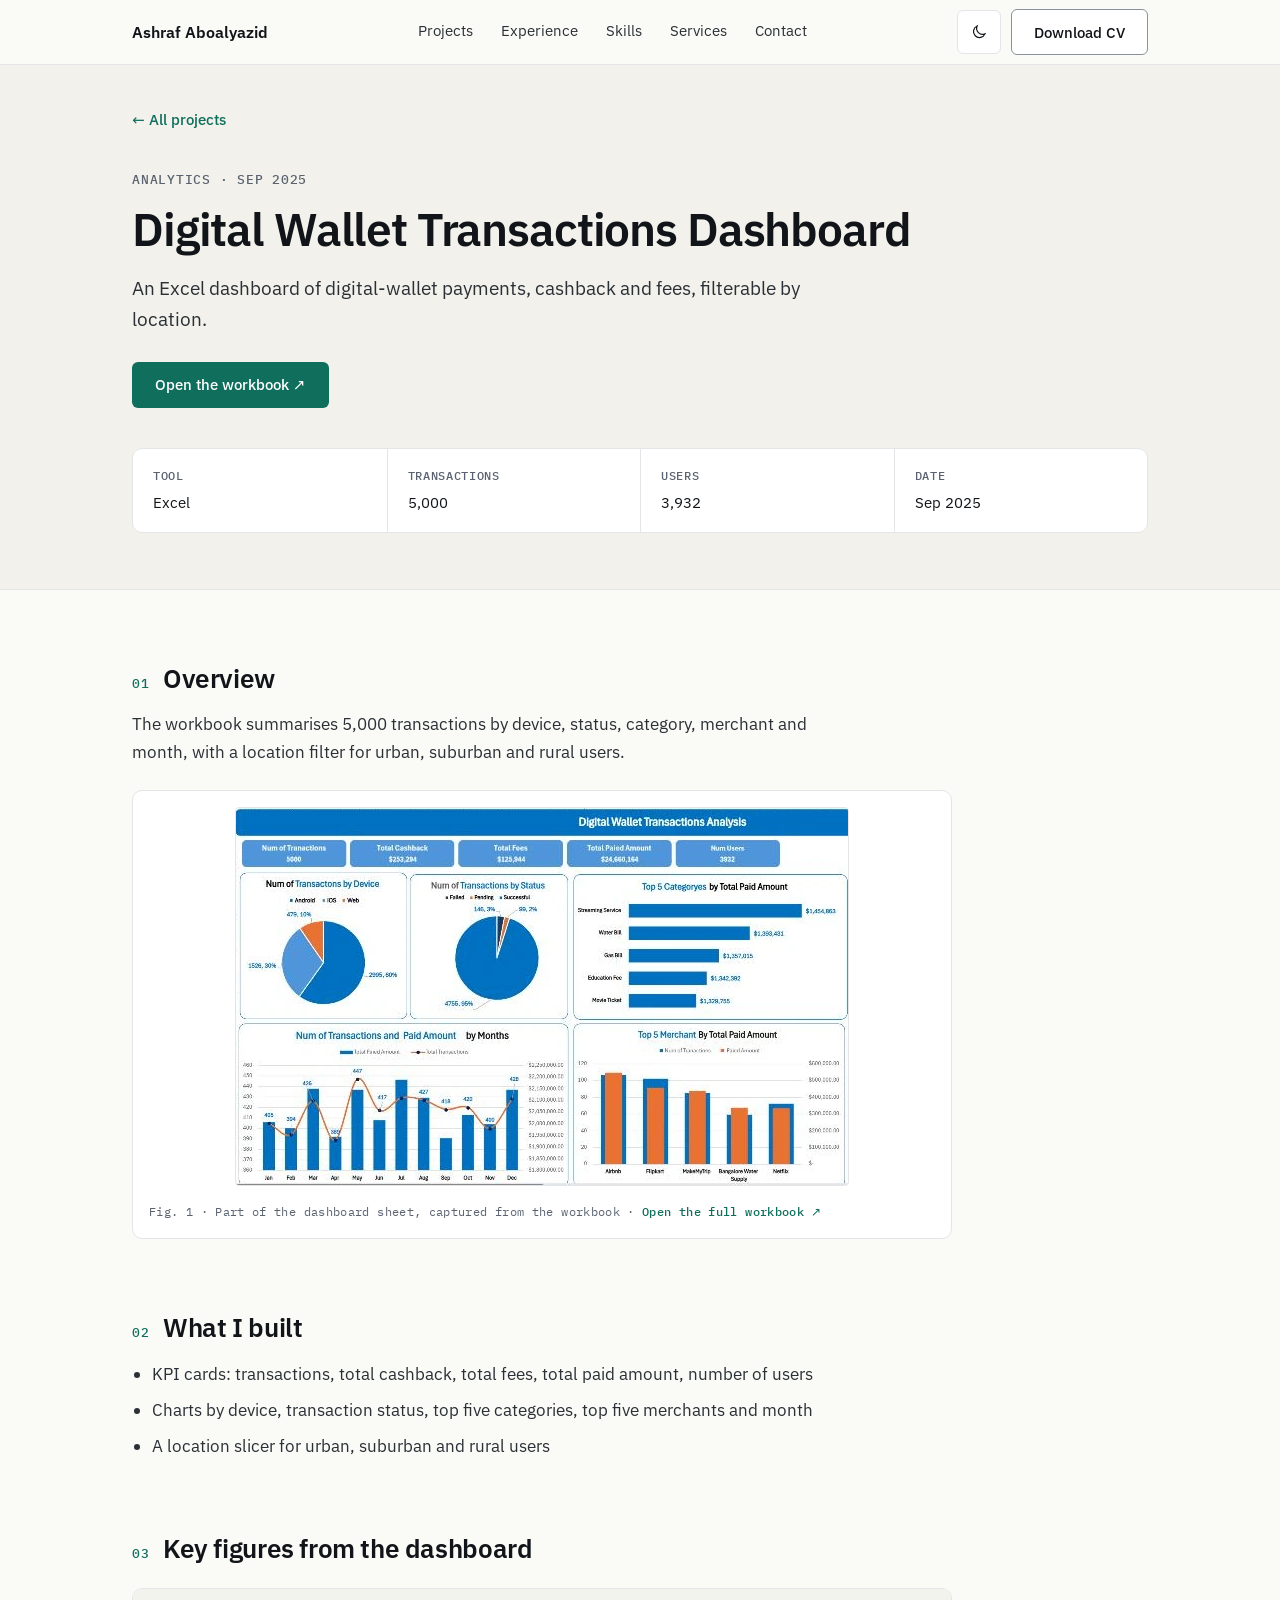
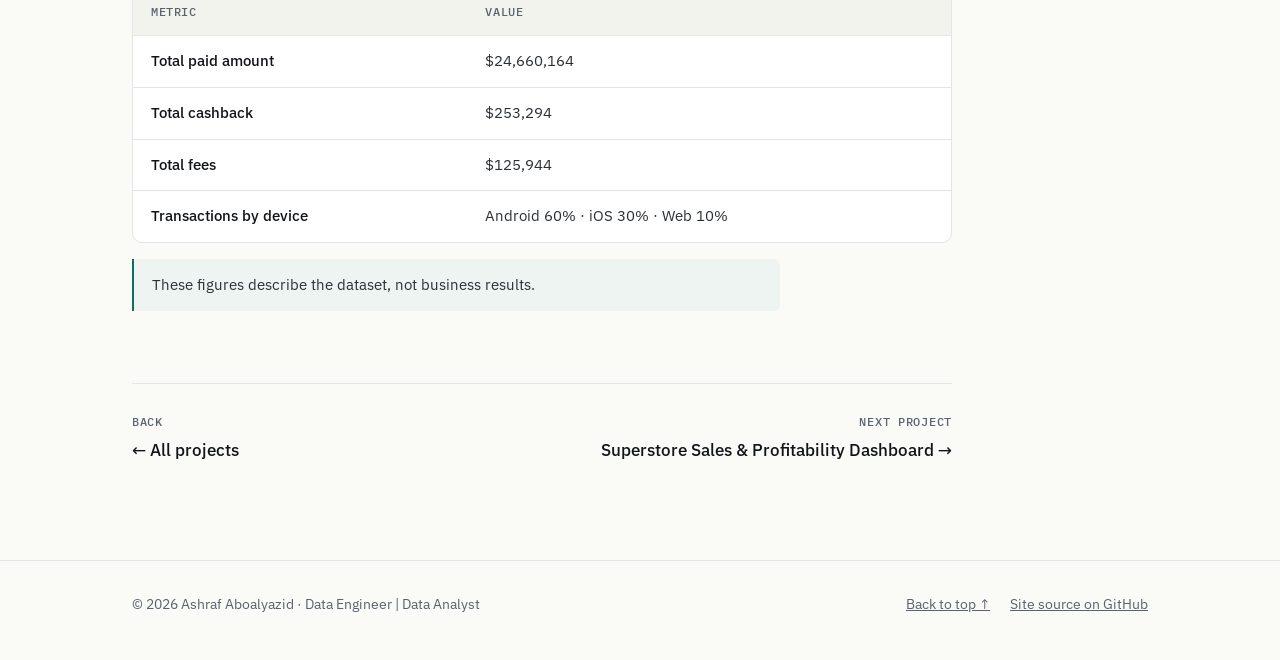
==== commit 583c5b91: "Polish cards, services and footer - Project cards: larger pipeline diagrams, smaller meta labels, ge" ====
--- a/projects/digital-wallet-transactions/index.html
+++ b/projects/digital-wallet-transactions/index.html
@@ -87,7 +87,7 @@
 <footer class="site-footer">
   <div class="wrap">
     <span>© <span id="year">2026</span> Ashraf Aboalyazid · Data Engineer | Data Analyst</span>
-    <span><a href="https://github.com/agaboalyazid/Portfolio">Site source on GitHub</a></span>
+    <span class="foot-links"><a href="#main">Back to top ↑</a><a href="https://github.com/agaboalyazid/Portfolio">Site source on GitHub</a></span>
   </div>
 </footer>
 </body>
--- a/assets/css/main.css
+++ b/assets/css/main.css
@@ -69,7 +69,7 @@
 .block-title .label{white-space:nowrap}
 
 /* ---------- Hero ---------- */
-.hero{padding:104px 0 96px}
+.hero{padding:104px 0 112px}
 .hero-grid{display:grid;grid-template-columns:minmax(0,1.35fr) minmax(0,1fr);gap:64px;align-items:center}
 .hero h1{font-size:clamp(34px,1.3rem + 2.8vw,56px);line-height:1.08;letter-spacing:-.025em;margin-top:18px}
 .hero .intro{font-size:19px;line-height:1.6;max-width:560px;margin-top:22px}
@@ -99,8 +99,12 @@
 .project-grid{display:grid;grid-template-columns:repeat(6,minmax(0,1fr));gap:24px;list-style:none;padding:0}
 .project-grid > li{grid-column:span 3}
 .project-grid > li[data-category="analytics"]{grid-column:span 2}
-.card{position:relative;display:flex;flex-direction:column;height:100%;background:var(--surface);border:1px solid var(--border);border-radius:var(--radius-lg);overflow:hidden;transition:border-color .15s}
-.card:hover{border-color:var(--border-strong)}
+.card{position:relative;display:flex;flex-direction:column;height:100%;background:var(--surface);border:1px solid var(--border);border-radius:var(--radius-lg);overflow:hidden;transition:border-color .2s,transform .2s}
+.card:hover{border-color:var(--border-strong);transform:translateY(-2px)}
+.card .label{font-size:11.5px}
+.card-visual .flow{max-width:100%}
+.card-visual .flow .node{padding:10px 6px}
+.card:hover .more{text-decoration:underline;text-underline-offset:3px}
 .card-visual{height:190px;background:var(--sunken);border-bottom:1px solid var(--border);display:flex;align-items:center;justify-content:center;padding:24px}
 .project-grid > li[data-category="analytics"] .card-visual{height:160px}
 .card-visual.has-img{padding:0;overflow:hidden}
@@ -166,8 +170,8 @@
 .cert-list .verify{text-align:right}
 
 /* ---------- Services & reviews ---------- */
-.services{display:grid;grid-template-columns:repeat(3,minmax(0,1fr));gap:20px;list-style:none;padding:0}
-.services li{border:1px solid var(--border);border-radius:var(--radius-lg);padding:24px;background:var(--surface)}
+.services{display:grid;grid-template-columns:repeat(3,minmax(0,1fr));gap:36px 40px;list-style:none;padding:0}
+.services li{border-top:1px solid var(--border-strong);padding-top:20px}
 .services .label{color:var(--accent)}
 .services h3{font-size:17px;margin-top:10px}
 .services p{font-size:15px;color:var(--muted);margin-top:6px}
@@ -195,7 +199,8 @@
 
 /* ---------- Footer ---------- */
 .site-footer{border-top:1px solid var(--border);padding:32px 0 44px;font-size:14px;color:var(--muted)}
-.site-footer .wrap{display:flex;justify-content:space-between;gap:12px;flex-wrap:wrap}
+.site-footer .wrap{display:flex;justify-content:space-between;align-items:center;gap:12px 24px;flex-wrap:wrap}
+.site-footer .foot-links{display:flex;gap:20px;flex-wrap:wrap}
 .site-footer a{color:var(--muted)}
 .site-footer a:hover{color:var(--ink)}
 
@@ -306,7 +311,8 @@
   .simple-table tr:last-child{border-bottom:0}
   .simple-table th,.simple-table td,.simple-table td.when{padding:0;border:0;text-align:left;white-space:normal}
   .skills,.services,.reviews,.contact{grid-template-columns:minmax(0,1fr)}
-  .skills li,.services li{padding:20px}
+  .skills li{padding:20px}
+  .services{gap:28px}
   .review{padding:22px}
   .contact{gap:40px}
   .cert-list li{grid-template-columns:minmax(0,1fr) auto;gap:2px 12px}
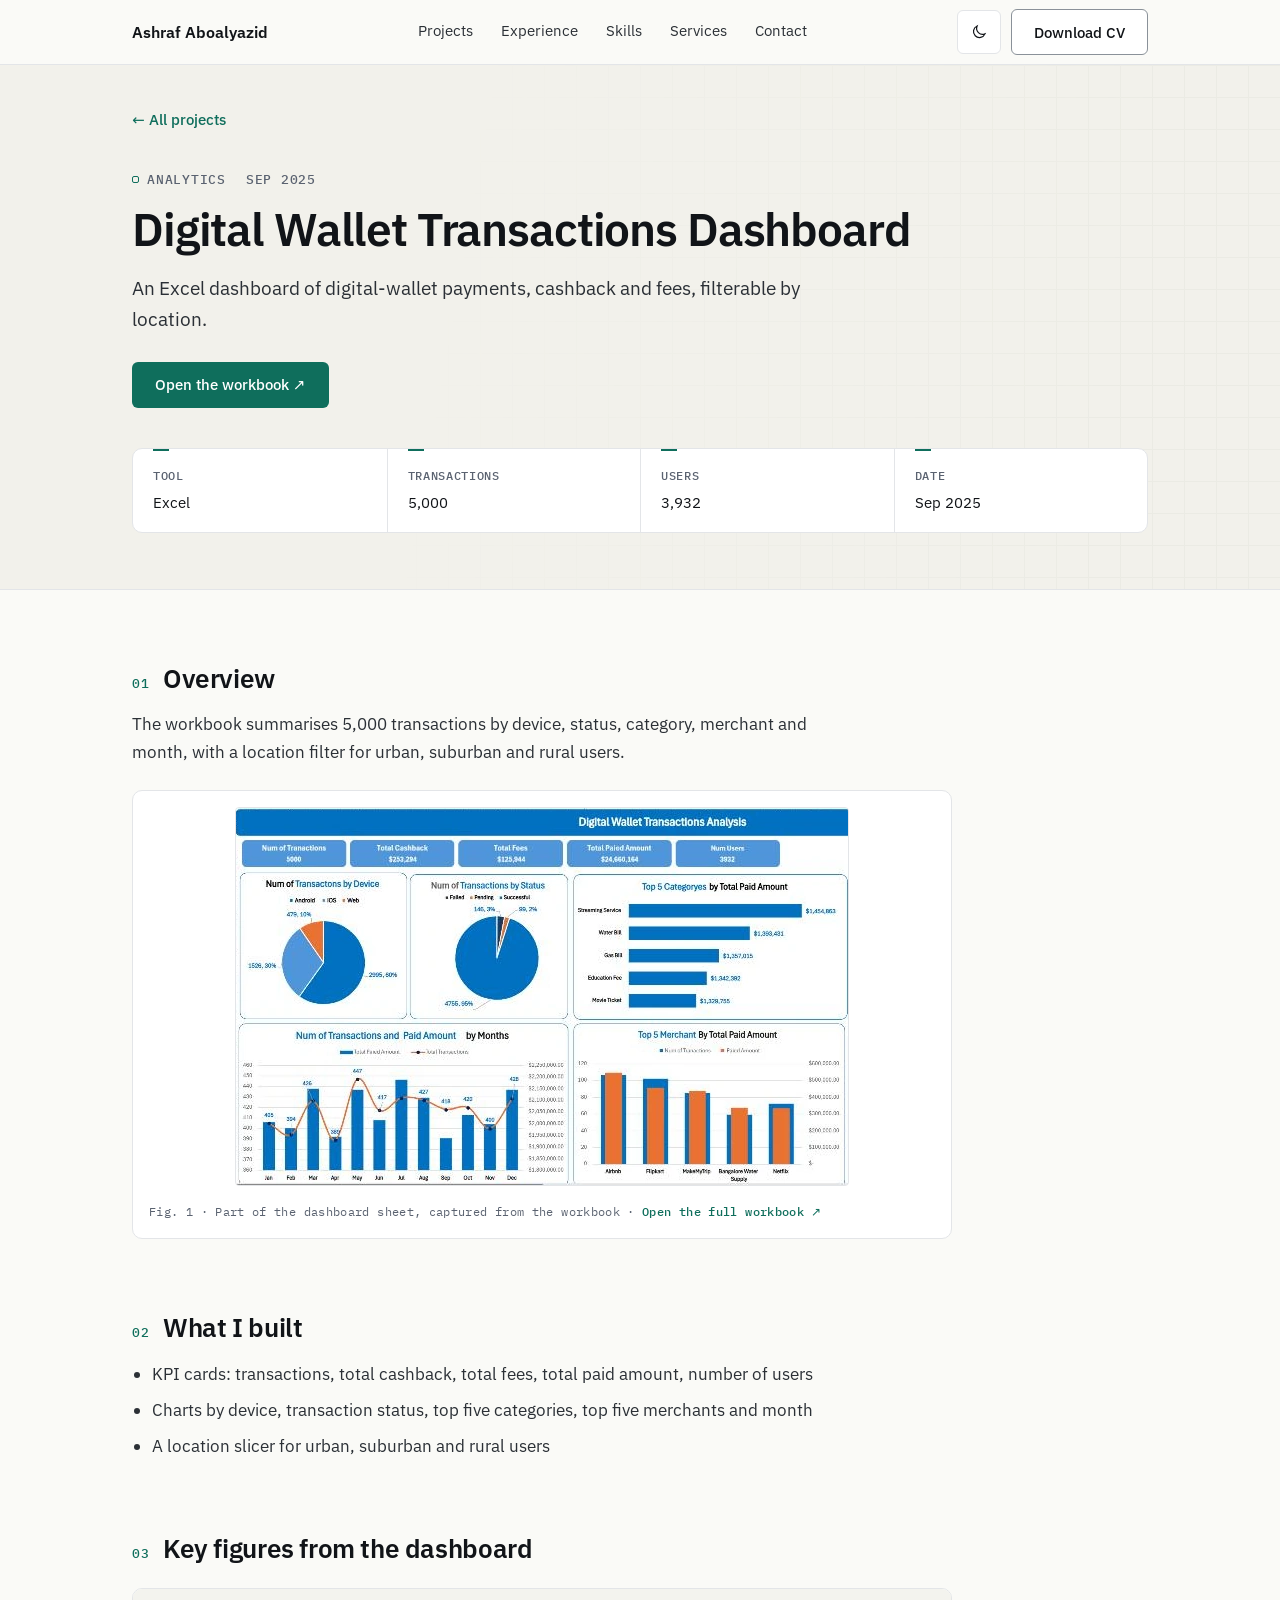
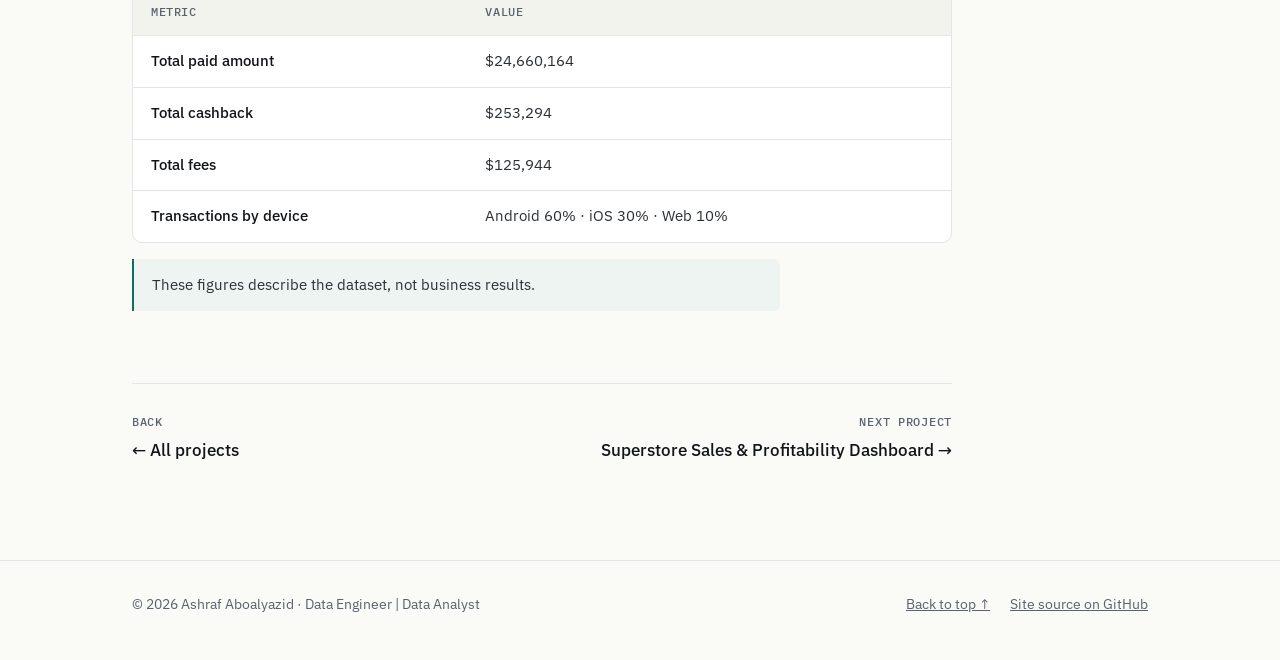
==== commit e708df6a: "Add data-architecture details to the visual identity Blueprint grid behind hero sections, numbered s" ====
--- a/projects/digital-wallet-transactions/index.html
+++ b/projects/digital-wallet-transactions/index.html
@@ -46,7 +46,7 @@
     <div class="wrap">
       <a class="text-link back" href="../../index.html#projects">← All projects</a>
       <header class="project-head">
-        <p class="label">Analytics · Sep 2025</p>
+        <p class="label meta"><span class="kind kind-analytics">Analytics</span><span>Sep 2025</span></p>
         <h1>Digital Wallet Transactions Dashboard</h1>
         <p class="intro">An Excel dashboard of digital-wallet payments, cashback and fees, filterable by location.</p>
         <div class="actions"><a class="btn btn-primary" href="https://1drv.ms/x/c/22bd5d6e6e061991/IQDjUJ9iD6poRLInqrk1suI1AY1ncKfsVbdhaboaDhQh73A">Open the workbook ↗</a></div>
--- a/assets/css/tokens.css
+++ b/assets/css/tokens.css
@@ -16,6 +16,7 @@
   --accent:#0F6E5C; --accent-hover:#0B5A4B; --accent-tint:#E3F1EE; --on-accent:#FFFFFF;
   --diagram:#2B3036;
   --band:#F2F1EB; --band-accent:#EEF4F1;
+  --grid-line:#EBEBE4; --grid-dot:#D6D8D3;
   --font-sans:"IBM Plex Sans",system-ui,-apple-system,"Segoe UI",sans-serif;
   --font-mono:"IBM Plex Mono",ui-monospace,SFMono-Regular,Menlo,monospace;
   --font-arabic:"IBM Plex Sans Arabic","IBM Plex Sans",system-ui,sans-serif;
@@ -32,6 +33,7 @@
   --accent:#4FC3A8; --accent-hover:#6FD3BB; --accent-tint:#16302A; --on-accent:#0B1F1A;
   --diagram:#B9BEC4;
   --band:#16191C; --band-accent:#13211E;
+  --grid-line:#1C2023; --grid-dot:#2C3136;
   color-scheme:dark;
 }
 
@@ -44,6 +46,7 @@
     --accent:#4FC3A8; --accent-hover:#6FD3BB; --accent-tint:#16302A; --on-accent:#0B1F1A;
     --diagram:#B9BEC4;
     --band:#16191C; --band-accent:#13211E;
+  --grid-line:#1C2023; --grid-dot:#2C3136;
     color-scheme:dark;
   }
 }
--- a/assets/css/main.css
+++ b/assets/css/main.css
@@ -59,9 +59,13 @@
 .section.band + .section,.section + .section.band,.section.band-accent,.section + .section.band-accent{border-top:0}
 
 .section-head{display:grid;grid-template-columns:minmax(0,1fr) auto;align-items:end;gap:24px 40px;margin-bottom:var(--space-head)}
-.eyebrow{display:flex;align-items:center;gap:12px;margin-bottom:14px}
-.eyebrow .num{font-family:var(--font-mono);font-size:12.5px;font-weight:500;color:var(--accent)}
-.eyebrow .rule{width:28px;height:1px;background:var(--accent)}
+.eyebrow{display:flex;align-items:center;gap:0;margin-bottom:16px;position:relative}
+.eyebrow .num{font-family:var(--font-mono);font-size:12px;font-weight:500;line-height:1;color:var(--accent);border:1px solid var(--accent);border-radius:4px;padding:5px 7px;background:var(--bg)}
+.band .eyebrow .num{background:var(--band)}
+.band-accent .eyebrow .num{background:var(--band-accent)}
+.eyebrow .rule{width:32px;height:1px;background:var(--accent);margin-right:12px;position:relative}
+.eyebrow .rule::after{content:"";position:absolute;right:-3px;top:-2px;width:5px;height:5px;border-radius:50%;background:var(--accent)}
+.section .eyebrow::before{content:"";position:absolute;left:14px;bottom:calc(100% + 1px);width:1px;height:calc(var(--space-section) - 40px);background:linear-gradient(to bottom,transparent,var(--border-strong));opacity:.55;pointer-events:none}
 .section-head h2{font-size:clamp(28px,1.3rem + 1.5vw,40px);line-height:1.15;letter-spacing:-.02em}
 .section-head .lede{font-size:18px;line-height:1.6;color:var(--muted);max-width:620px;margin-top:14px}
 .block-title{display:flex;align-items:baseline;justify-content:space-between;gap:16px;margin:72px 0 20px}
@@ -69,21 +73,30 @@
 .block-title .label{white-space:nowrap}
 
 /* ---------- Hero ---------- */
-.hero{padding:104px 0 112px}
+.hero{padding:104px 0 112px;position:relative;isolation:isolate}
+.hero::before{content:"";position:absolute;inset:0;z-index:-1;pointer-events:none;background-image:linear-gradient(var(--grid-line) 1px,transparent 1px),linear-gradient(90deg,var(--grid-line) 1px,transparent 1px);background-size:32px 32px;background-position:center top;-webkit-mask-image:radial-gradient(ellipse 75% 70% at 70% 35%,#000 20%,transparent 75%);mask-image:radial-gradient(ellipse 75% 70% at 70% 35%,#000 20%,transparent 75%)}
 .hero-grid{display:grid;grid-template-columns:minmax(0,1.35fr) minmax(0,1fr);gap:64px;align-items:center}
 .hero h1{font-size:clamp(34px,1.3rem + 2.8vw,56px);line-height:1.08;letter-spacing:-.025em;margin-top:18px}
 .hero .intro{font-size:19px;line-height:1.6;max-width:560px;margin-top:22px}
 .hero .actions{margin-top:36px}
-.hero-figure{background:var(--surface);border:1px solid var(--border);border-radius:var(--radius-lg);padding:28px}
-.hero-figure .label{display:block;margin-bottom:18px}
+.hero-figure{background:var(--surface);border:1px solid var(--border);border-radius:var(--radius-lg);overflow:hidden}
+.hero-figure .fig-head{display:flex;justify-content:space-between;align-items:center;gap:12px;padding:14px 22px;border-bottom:1px solid var(--border);background:var(--sunken)}
+.hero-figure .fig-head .label{font-size:11.5px}
+.hero-figure .fig-head .engine{color:var(--accent);white-space:nowrap}
+.hero-figure > .flow{padding:24px 22px 4px;background-image:radial-gradient(var(--grid-dot) 1px,transparent 1.2px);background-size:16px 16px}
+.hero-figure .flow{counter-reset:stage}
+.hero-figure .flow .node::before{counter-increment:stage;content:counter(stage,decimal-leading-zero);color:var(--muted);font-size:10.5px;margin-right:12px}
+.hero-figure .flow .node.key::before{color:var(--accent)}
 .hero-figure .flow{flex-direction:column;align-items:stretch;max-width:none}
-.hero-figure .flow .node{padding:11px 14px;text-align:left;display:flex;justify-content:space-between;align-items:center;gap:12px}
-.hero-figure .flow .node small{margin:0;text-align:right}
-.hero-figure .flow .arrow{flex:0 0 14px;width:1px;height:14px;margin-left:22px}
+.hero-figure .flow .node{padding:11px 14px;text-align:left;display:flex;align-items:center;gap:0}
+.hero-figure .flow .node small{margin:0 0 0 auto;padding-left:12px;text-align:right}
+.hero-figure .flow .arrow{flex:0 0 16px;width:1px;height:16px;margin-left:21px}
+.hero-figure .flow .arrow::before{left:-2px;top:-2px}
 .hero-figure .flow .arrow::after{right:-3px;top:auto;bottom:0;border-top:5px solid var(--diagram);border-left:3.5px solid transparent;border-right:3.5px solid transparent;border-bottom:0}
-.hero-figure figcaption{font-size:13.5px;color:var(--muted);margin-top:18px}
+.hero-figure figcaption{font-size:13.5px;color:var(--muted);padding:18px 22px 20px;background-image:radial-gradient(var(--grid-dot) 1px,transparent 1.2px);background-size:16px 16px}
 .stats{display:grid;grid-template-columns:repeat(4,minmax(0,1fr));gap:0;margin-top:80px;border:1px solid var(--border);border-radius:var(--radius-lg);background:var(--surface)}
-.stats div{display:flex;flex-direction:column;padding:22px 24px}
+.stats div{display:flex;flex-direction:column;padding:22px 24px;position:relative}
+.stats div::before{content:"";position:absolute;left:24px;top:0;width:20px;height:2px;background:var(--accent)}
 .stats div+div{border-left:1px solid var(--border)}
 .stats dt{order:2;font-size:14px;color:var(--muted);margin-top:4px}
 .stats dd{order:1;font-family:var(--font-mono);font-weight:500;font-size:28px;line-height:1.15;color:var(--ink)}
@@ -102,12 +115,16 @@
 .card{position:relative;display:flex;flex-direction:column;height:100%;background:var(--surface);border:1px solid var(--border);border-radius:var(--radius-lg);overflow:hidden;transition:border-color .2s,transform .2s}
 .card:hover{border-color:var(--border-strong);transform:translateY(-2px)}
 .card .label{font-size:11.5px}
+.label.meta{display:flex;justify-content:space-between;align-items:center;gap:12px}
+.kind{display:inline-flex;align-items:center;gap:8px}
+.kind::before{content:"";width:7px;height:7px;border-radius:2px;border:1px solid var(--accent)}
+.kind-engineering::before{background:var(--accent)}
 .card-visual .flow{max-width:100%}
 .card-visual .flow .node{padding:10px 6px}
 .card:hover .more{text-decoration:underline;text-underline-offset:3px}
-.card-visual{height:190px;background:var(--sunken);border-bottom:1px solid var(--border);display:flex;align-items:center;justify-content:center;padding:24px}
+.card-visual{height:190px;background-color:var(--sunken);background-image:radial-gradient(var(--grid-dot) 1px,transparent 1.2px);background-size:16px 16px;background-position:8px 8px;border-bottom:1px solid var(--border);display:flex;align-items:center;justify-content:center;padding:24px}
 .project-grid > li[data-category="analytics"] .card-visual{height:160px}
-.card-visual.has-img{padding:0;overflow:hidden}
+.card-visual.has-img{padding:0;overflow:hidden;background-image:none}
 .card-visual.has-img img{width:100%;height:100%;object-fit:cover;object-position:left top}
 .card-body{padding:24px 28px 28px;display:flex;flex-direction:column;gap:10px;flex:1}
 .project-grid > li[data-category="analytics"] .card-body{padding:22px 24px 24px}
@@ -129,6 +146,7 @@
 .flow .node.key{border-color:var(--accent);color:var(--accent);box-shadow:inset 0 0 0 1px var(--accent)}
 .flow .arrow{flex:0 0 18px;height:1px;background:var(--diagram);position:relative}
 .flow .arrow::after{content:"";position:absolute;right:0;top:-3px;border-left:5px solid var(--diagram);border-top:3.5px solid transparent;border-bottom:3.5px solid transparent}
+.flow .arrow::before{content:"";position:absolute;left:-2px;top:-2px;width:5px;height:5px;border-radius:50%;background:var(--diagram)}
 .facts-visual{display:flex;flex-direction:column;align-items:center;gap:6px;font-family:var(--font-mono);color:var(--ink)}
 .facts-visual b{font-weight:500;font-size:26px;line-height:1.1}
 .facts-visual span{font-size:12px;letter-spacing:.05em;text-transform:uppercase;color:var(--muted)}
@@ -158,10 +176,15 @@
 
 /* ---------- Skills & certificates ---------- */
 .skills{display:grid;grid-template-columns:repeat(4,minmax(0,1fr));gap:20px;list-style:none;padding:0}
-.skills li{background:var(--surface);border:1px solid var(--border);border-radius:var(--radius-lg);padding:24px}
-.skills .label{color:var(--accent)}
-.skills h3{font-size:17px;margin-top:10px}
-.skills p{font-size:15px;line-height:1.6;margin-top:8px}
+.skills > li{background:var(--surface);border:1px solid var(--border);border-radius:var(--radius-lg);overflow:hidden;transition:border-color .2s}
+.skills > li:hover{border-color:var(--border-strong)}
+.entity-head{display:flex;justify-content:space-between;align-items:baseline;gap:12px;padding:16px 20px;background:var(--sunken);border-bottom:1px solid var(--border);border-top:2px solid var(--accent)}
+.entity-head h3{font-size:16.5px;line-height:1.3}
+.entity-head .label{color:var(--accent);font-size:11.5px}
+.fields{list-style:none;padding:6px 20px 10px}
+.fields li{display:flex;align-items:flex-start;gap:10px;padding:8px 0;font-size:14.5px;line-height:1.45;border-bottom:1px dashed var(--border)}
+.fields li:last-child{border-bottom:0}
+.fields li::before{content:"";flex:0 0 5px;height:5px;margin-top:8px;border-radius:50%;border:1px solid var(--border-strong)}
 .cert-list{list-style:none;padding:8px 28px}
 .cert-list li{display:grid;grid-template-columns:minmax(0,1fr) 200px 110px 80px;gap:16px;align-items:center;padding:16px 0;border-bottom:1px solid var(--border);font-size:15.5px}
 .cert-list li:last-child{border-bottom:0}
@@ -205,14 +228,17 @@
 .site-footer a:hover{color:var(--ink)}
 
 /* ---------- Project pages ---------- */
-.project-hero{background:var(--band);border-bottom:1px solid var(--border);padding:40px 0 56px}
+.project-hero{background:var(--band);border-bottom:1px solid var(--border);padding:40px 0 56px;position:relative;isolation:isolate}
+.project-hero::before{content:"";position:absolute;inset:0;z-index:-1;pointer-events:none;background-image:linear-gradient(var(--grid-line) 1px,transparent 1px),linear-gradient(90deg,var(--grid-line) 1px,transparent 1px);background-size:32px 32px;-webkit-mask-image:linear-gradient(100deg,transparent 35%,#000 85%);mask-image:linear-gradient(100deg,transparent 35%,#000 85%)}
 .back{display:inline-flex;gap:6px;font-size:15px}
 .project-head{margin-top:36px}
+.project-head .label.meta{justify-content:flex-start;gap:20px}
 .project-head h1{font-size:clamp(30px,1.2rem + 2.2vw,46px);line-height:1.12;letter-spacing:-.025em;margin-top:14px}
 .project-head .intro{font-size:19px;line-height:1.6;max-width:720px;margin-top:18px;color:var(--ink-2)}
 .project-head .actions{margin-top:28px}
 .facts{display:grid;grid-template-columns:repeat(4,minmax(0,1fr));border:1px solid var(--border);border-radius:var(--radius-lg);background:var(--surface);margin-top:40px}
-.facts div{padding:18px 20px}
+.facts div{padding:18px 20px;position:relative}
+.facts div::before{content:"";position:absolute;left:20px;top:0;width:16px;height:2px;background:var(--accent)}
 .facts div+div{border-left:1px solid var(--border)}
 .facts dt{font-family:var(--font-mono);font-size:11.5px;font-weight:500;letter-spacing:.06em;text-transform:uppercase;color:var(--muted)}
 .facts dd{margin-top:6px;color:var(--ink);font-size:15px;line-height:1.45}
@@ -222,7 +248,8 @@
 .project-body h2 .num{font-family:var(--font-mono);font-size:13px;font-weight:500;color:var(--accent);letter-spacing:.04em}
 .project-body p{max-width:72ch}
 .project-body ul,.project-body ol{padding-left:20px;display:flex;flex-direction:column;gap:8px}
-.figure{border:1px solid var(--border);border-radius:var(--radius-lg);background:var(--surface);padding:28px;margin-top:8px}
+.figure{border:1px solid var(--border);border-radius:var(--radius-lg);background-color:var(--surface);background-image:radial-gradient(var(--grid-dot) 1px,transparent 1.2px);background-size:16px 16px;padding:28px;margin-top:8px}
+.shot-figure{background-image:none}
 .figure .flow{max-width:none}
 .figure .flow .node{padding:12px 8px;font-size:12px}
 .figure figcaption{font-family:var(--font-mono);font-size:12px;color:var(--muted);margin-top:16px;letter-spacing:.03em}
@@ -283,7 +310,9 @@
   .hero{padding:56px 0 64px}
   .hero .intro{font-size:17px}
   .hero .actions .btn{flex:1 1 100%}
-  .hero-figure{padding:20px}
+  .hero-figure > .flow{padding:18px 16px 4px}
+  .hero-figure .fig-head,.hero-figure figcaption{padding-left:16px;padding-right:16px}
+  .hero::before{-webkit-mask-image:radial-gradient(ellipse 90% 60% at 50% 70%,#000 15%,transparent 70%);mask-image:radial-gradient(ellipse 90% 60% at 50% 70%,#000 15%,transparent 70%)}
   .stats{grid-template-columns:repeat(2,minmax(0,1fr));margin-top:48px}
   .stats div{padding:18px 18px}
   .stats div+div{border-left:0}
@@ -311,7 +340,8 @@
   .simple-table tr:last-child{border-bottom:0}
   .simple-table th,.simple-table td,.simple-table td.when{padding:0;border:0;text-align:left;white-space:normal}
   .skills,.services,.reviews,.contact{grid-template-columns:minmax(0,1fr)}
-  .skills li{padding:20px}
+  .entity-head{padding:14px 18px}
+  .fields{padding:4px 18px 8px}
   .services{gap:28px}
   .review{padding:22px}
   .contact{gap:40px}
@@ -351,4 +381,5 @@
   .site-header,.site-footer,.filter,.menu-toggle,.theme-toggle{display:none}
   .section{padding:24px 0}
   .band,.band-accent{background:none}
-}
+  .hero::before,.project-hero::before,.section .eyebrow::before{display:none}
+}
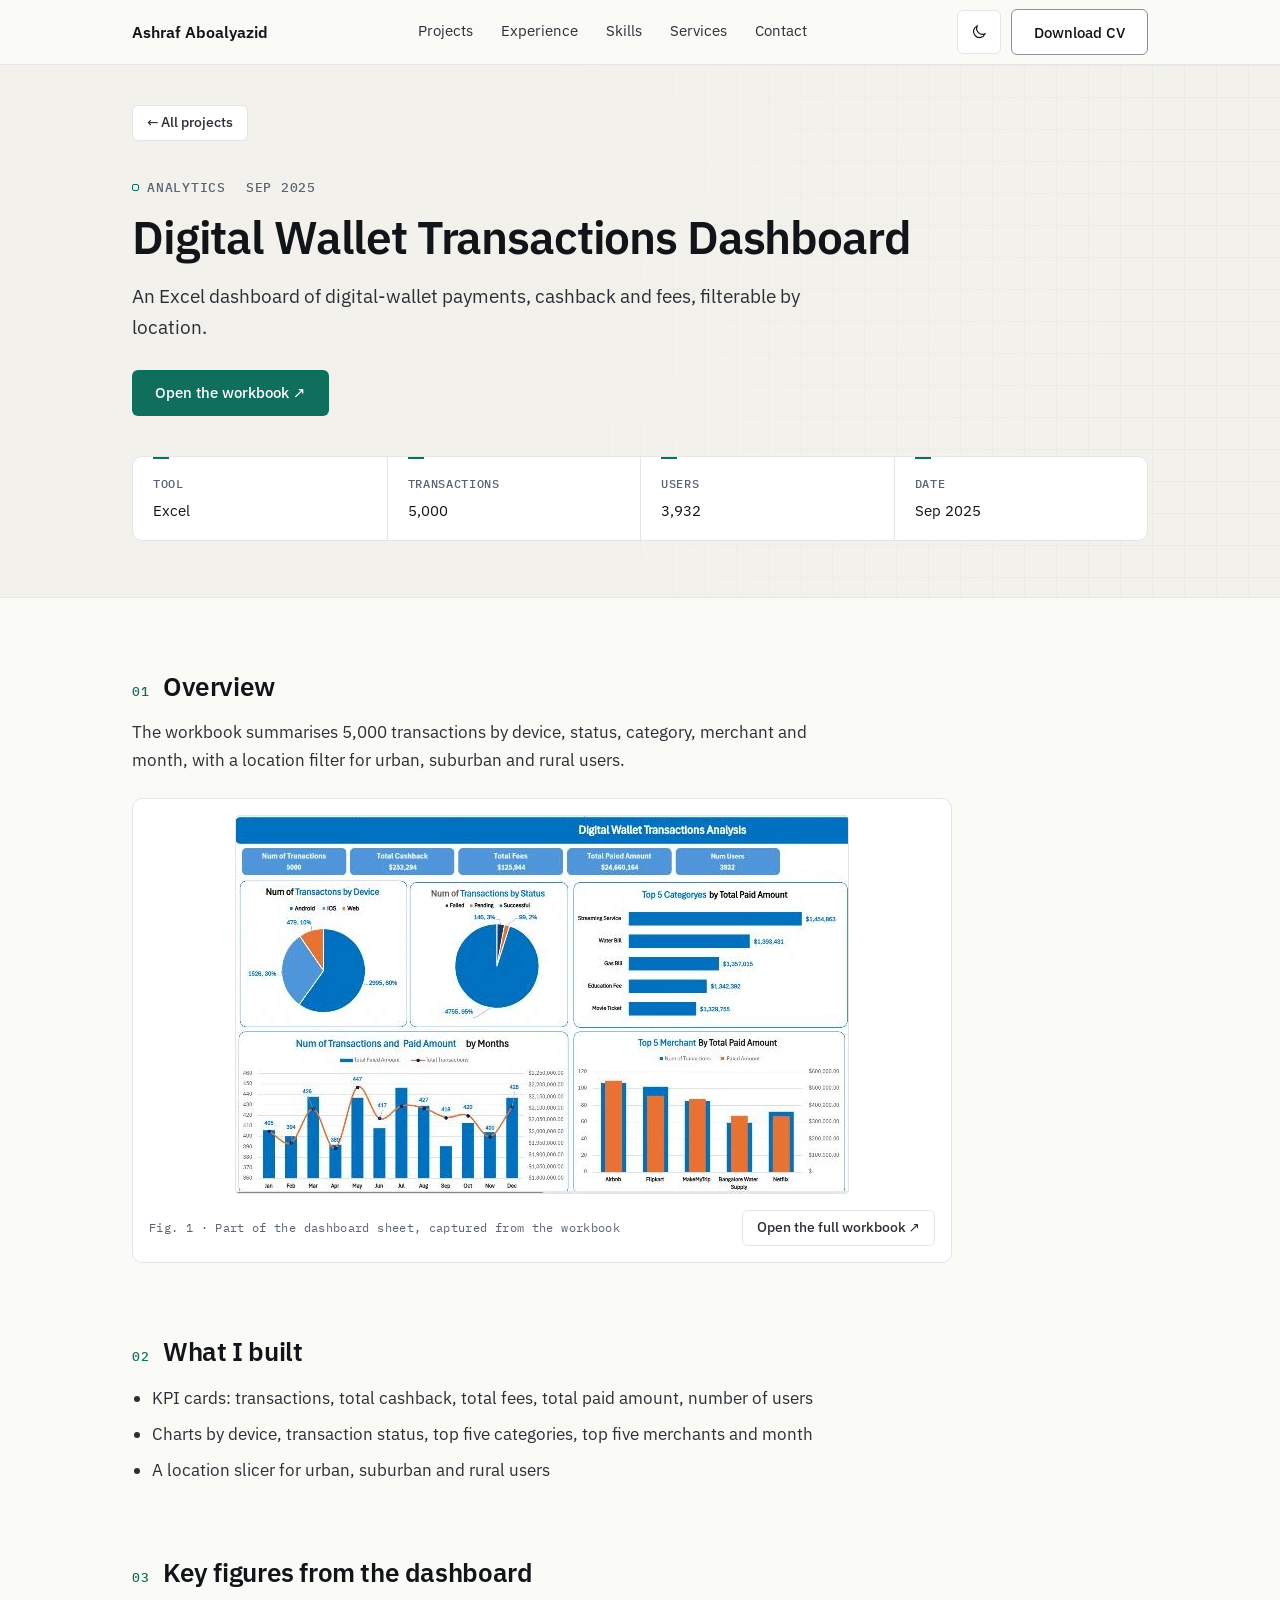
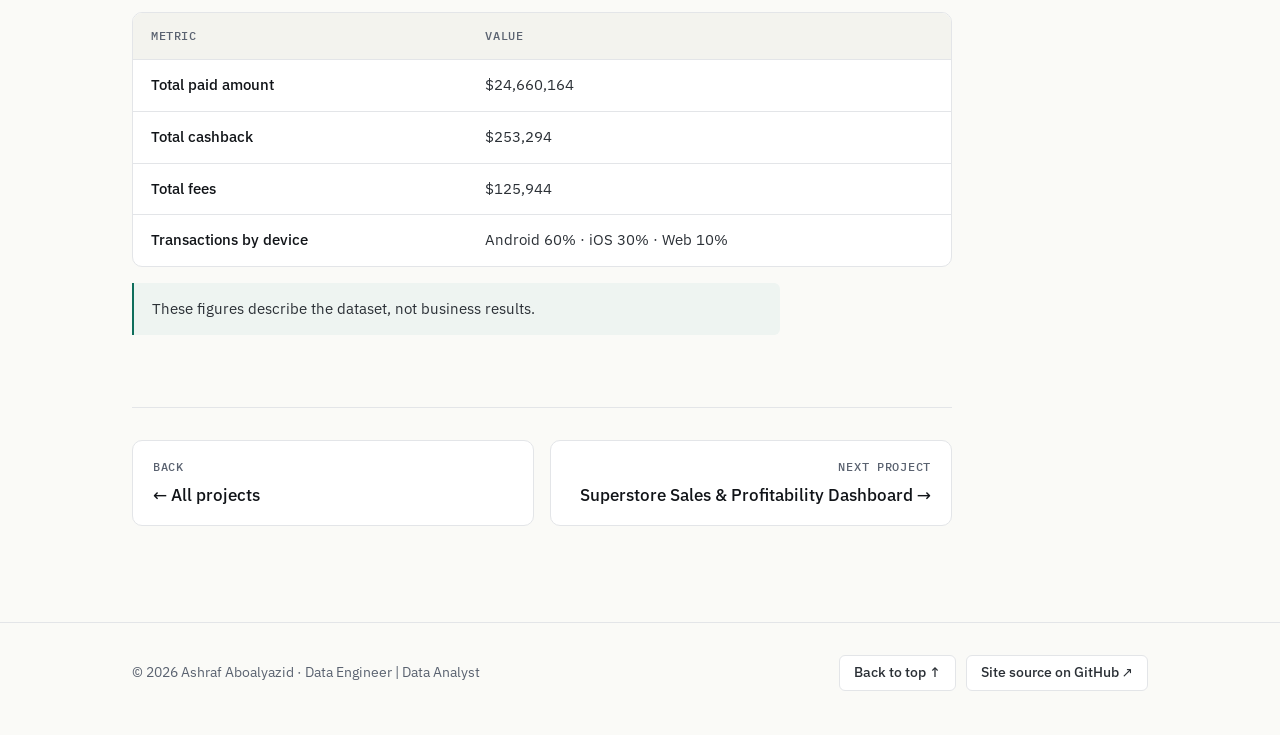
==== commit 56bd0a95: "Restore table-style tools section; button styling for all links Tools section returns to the structu" ====
--- a/projects/digital-wallet-transactions/index.html
+++ b/projects/digital-wallet-transactions/index.html
@@ -44,7 +44,7 @@
 <main id="main">
   <div class="project-hero">
     <div class="wrap">
-      <a class="text-link back" href="../../index.html#projects">← All projects</a>
+      <a class="btn btn-subtle btn-sm back" href="../../index.html#projects">← All projects</a>
       <header class="project-head">
         <p class="label meta"><span class="kind kind-analytics">Analytics</span><span>Sep 2025</span></p>
         <h1>Digital Wallet Transactions Dashboard</h1>
@@ -59,7 +59,7 @@
       <section aria-labelledby="s-overview"><h2 id="s-overview"><span class="num">01</span>Overview</h2>
         <p>The workbook summarises 5,000 transactions by device, status, category, merchant and month, with a location filter for urban, suburban and rural users.</p>
         <figure class="figure shot-figure"><img class="" src="../../assets/img/projects/digital-wallet-dashboard.webp" width="612" height="377" alt="Excel dashboard titled Digital Wallet Transactions Analysis, with KPI cards, pie charts by device and status, a bar chart of the top five categories, a monthly trend chart and a top merchants chart" loading="lazy" decoding="async">
-          <figcaption>Fig. 1 · Part of the dashboard sheet, captured from the workbook · <a class="text-link" href="https://1drv.ms/x/c/22bd5d6e6e061991/IQDjUJ9iD6poRLInqrk1suI1AY1ncKfsVbdhaboaDhQh73A">Open the full workbook ↗</a></figcaption></figure>
+          <figcaption>Fig. 1 · Part of the dashboard sheet, captured from the workbook <a class="btn btn-subtle btn-sm" href="https://1drv.ms/x/c/22bd5d6e6e061991/IQDjUJ9iD6poRLInqrk1suI1AY1ncKfsVbdhaboaDhQh73A">Open the full workbook ↗</a></figcaption></figure>
       </section>
       <section aria-labelledby="s-built"><h2 id="s-built"><span class="num">02</span>What I built</h2>
         <ul>
@@ -87,7 +87,7 @@
 <footer class="site-footer">
   <div class="wrap">
     <span>© <span id="year">2026</span> Ashraf Aboalyazid · Data Engineer | Data Analyst</span>
-    <span class="foot-links"><a href="#main">Back to top ↑</a><a href="https://github.com/agaboalyazid/Portfolio">Site source on GitHub</a></span>
+    <span class="foot-links"><a class="btn btn-subtle btn-sm" href="#main">Back to top ↑</a><a class="btn btn-subtle btn-sm" href="https://github.com/agaboalyazid/Portfolio">Site source on GitHub ↗</a></span>
   </div>
 </footer>
 </body>
--- a/assets/css/main.css
+++ b/assets/css/main.css
@@ -42,11 +42,21 @@
 .menu-toggle{display:none}
 
 /* ---------- Buttons and links ---------- */
-.btn{display:inline-flex;align-items:center;justify-content:center;gap:8px;min-height:46px;padding:0 22px;border-radius:var(--radius);font-weight:500;font-size:15px;line-height:1;text-decoration:none;border:1px solid transparent;cursor:pointer;white-space:nowrap;transition:background-color .15s,border-color .15s}
+.btn{display:inline-flex;align-items:center;justify-content:center;gap:8px;min-height:46px;padding:0 22px;border-radius:var(--radius);font-weight:500;font-size:15px;line-height:1;text-decoration:none;border:1px solid transparent;cursor:pointer;white-space:nowrap;transition:background-color .15s,border-color .15s,color .15s,transform .1s}
 .btn-primary{background:var(--accent);color:var(--on-accent)}
 .btn-primary:hover{background:var(--accent-hover)}
 .btn-secondary{background:var(--surface);color:var(--ink);border-color:var(--border-strong)}
 .btn-secondary:hover{border-color:var(--ink)}
+.btn-primary:active{background:var(--accent-hover);transform:translateY(1px)}
+.btn-secondary:active{background:var(--sunken);transform:translateY(1px)}
+.btn-sm{min-height:36px;padding:0 14px;font-size:13.5px;gap:6px}
+.btn-subtle{background:var(--surface);color:var(--ink-2);border-color:var(--border);transition:background-color .15s,border-color .15s,color .15s}
+.btn-subtle:hover{border-color:var(--border-strong);color:var(--ink);background:var(--sunken)}
+.btn-subtle:active{transform:translateY(1px);background:var(--border)}
+.btn-outline{background:transparent;color:var(--accent);border-color:var(--accent);transition:background-color .15s,color .15s,border-color .15s}
+.btn-outline:hover{background:var(--accent);color:var(--on-accent)}
+.btn-outline:active{background:var(--accent-hover);border-color:var(--accent-hover);color:var(--on-accent);transform:translateY(1px)}
+.btn:focus-visible{outline:2px solid var(--accent);outline-offset:3px}
 .text-link{color:var(--accent);font-weight:500;text-decoration:none}
 .text-link:hover{text-decoration:underline;text-underline-offset:3px}
 .actions{display:flex;gap:12px;flex-wrap:wrap}
@@ -64,8 +74,6 @@
 .band .eyebrow .num{background:var(--band)}
 .band-accent .eyebrow .num{background:var(--band-accent)}
 .eyebrow .rule{width:32px;height:1px;background:var(--accent);margin-right:12px;position:relative}
-.eyebrow .rule::after{content:"";position:absolute;right:-3px;top:-2px;width:5px;height:5px;border-radius:50%;background:var(--accent)}
-.section .eyebrow::before{content:"";position:absolute;left:14px;bottom:calc(100% + 1px);width:1px;height:calc(var(--space-section) - 40px);background:linear-gradient(to bottom,transparent,var(--border-strong));opacity:.55;pointer-events:none}
 .section-head h2{font-size:clamp(28px,1.3rem + 1.5vw,40px);line-height:1.15;letter-spacing:-.02em}
 .section-head .lede{font-size:18px;line-height:1.6;color:var(--muted);max-width:620px;margin-top:14px}
 .block-title{display:flex;align-items:baseline;justify-content:space-between;gap:16px;margin:72px 0 20px}
@@ -83,17 +91,13 @@
 .hero-figure .fig-head{display:flex;justify-content:space-between;align-items:center;gap:12px;padding:14px 22px;border-bottom:1px solid var(--border);background:var(--sunken)}
 .hero-figure .fig-head .label{font-size:11.5px}
 .hero-figure .fig-head .engine{color:var(--accent);white-space:nowrap}
-.hero-figure > .flow{padding:24px 22px 4px;background-image:radial-gradient(var(--grid-dot) 1px,transparent 1.2px);background-size:16px 16px}
-.hero-figure .flow{counter-reset:stage}
-.hero-figure .flow .node::before{counter-increment:stage;content:counter(stage,decimal-leading-zero);color:var(--muted);font-size:10.5px;margin-right:12px}
-.hero-figure .flow .node.key::before{color:var(--accent)}
+.hero-figure > .flow{padding:24px 22px 4px}
 .hero-figure .flow{flex-direction:column;align-items:stretch;max-width:none}
 .hero-figure .flow .node{padding:11px 14px;text-align:left;display:flex;align-items:center;gap:0}
 .hero-figure .flow .node small{margin:0 0 0 auto;padding-left:12px;text-align:right}
 .hero-figure .flow .arrow{flex:0 0 16px;width:1px;height:16px;margin-left:21px}
-.hero-figure .flow .arrow::before{left:-2px;top:-2px}
 .hero-figure .flow .arrow::after{right:-3px;top:auto;bottom:0;border-top:5px solid var(--diagram);border-left:3.5px solid transparent;border-right:3.5px solid transparent;border-bottom:0}
-.hero-figure figcaption{font-size:13.5px;color:var(--muted);padding:18px 22px 20px;background-image:radial-gradient(var(--grid-dot) 1px,transparent 1.2px);background-size:16px 16px}
+.hero-figure figcaption{font-size:13.5px;color:var(--muted);padding:16px 22px 18px;display:flex;justify-content:space-between;align-items:center;gap:10px 16px;flex-wrap:wrap;border-top:1px solid var(--border);margin-top:20px}
 .stats{display:grid;grid-template-columns:repeat(4,minmax(0,1fr));gap:0;margin-top:80px;border:1px solid var(--border);border-radius:var(--radius-lg);background:var(--surface)}
 .stats div{display:flex;flex-direction:column;padding:22px 24px;position:relative}
 .stats div::before{content:"";position:absolute;left:24px;top:0;width:20px;height:2px;background:var(--accent)}
@@ -121,7 +125,7 @@
 .kind-engineering::before{background:var(--accent)}
 .card-visual .flow{max-width:100%}
 .card-visual .flow .node{padding:10px 6px}
-.card:hover .more{text-decoration:underline;text-underline-offset:3px}
+.card:hover .more{background:var(--accent);color:var(--on-accent)}
 .card-visual{height:190px;background-color:var(--sunken);background-image:radial-gradient(var(--grid-dot) 1px,transparent 1.2px);background-size:16px 16px;background-position:8px 8px;border-bottom:1px solid var(--border);display:flex;align-items:center;justify-content:center;padding:24px}
 .project-grid > li[data-category="analytics"] .card-visual{height:160px}
 .card-visual.has-img{padding:0;overflow:hidden;background-image:none}
@@ -137,7 +141,7 @@
 .card p{font-size:15.5px;line-height:1.6}
 .tags{display:flex;flex-wrap:wrap;gap:6px;margin-top:auto;padding:10px 0 0;list-style:none}
 .tags li{font-family:var(--font-mono);font-weight:500;font-size:12px;line-height:1;color:var(--ink-2);background:var(--sunken);border:1px solid var(--border);border-radius:4px;padding:6px 8px}
-.card .more{color:var(--accent);font-weight:500;font-size:15px;margin-top:10px}
+.card .more{align-self:flex-start;margin-top:12px}
 
 /* ---------- Diagrams ---------- */
 .flow{display:flex;align-items:center;width:100%;max-width:440px}
@@ -146,7 +150,6 @@
 .flow .node.key{border-color:var(--accent);color:var(--accent);box-shadow:inset 0 0 0 1px var(--accent)}
 .flow .arrow{flex:0 0 18px;height:1px;background:var(--diagram);position:relative}
 .flow .arrow::after{content:"";position:absolute;right:0;top:-3px;border-left:5px solid var(--diagram);border-top:3.5px solid transparent;border-bottom:3.5px solid transparent}
-.flow .arrow::before{content:"";position:absolute;left:-2px;top:-2px;width:5px;height:5px;border-radius:50%;background:var(--diagram)}
 .facts-visual{display:flex;flex-direction:column;align-items:center;gap:6px;font-family:var(--font-mono);color:var(--ink)}
 .facts-visual b{font-weight:500;font-size:26px;line-height:1.1}
 .facts-visual span{font-size:12px;letter-spacing:.05em;text-transform:uppercase;color:var(--muted)}
@@ -190,7 +193,7 @@
 .cert-list li:last-child{border-bottom:0}
 .cert-list b{color:var(--ink);font-weight:500}
 .cert-list .when{font-family:var(--font-mono);font-size:13px;color:var(--muted)}
-.cert-list .verify{text-align:right}
+.cert-list .verify{justify-self:end}
 
 /* ---------- Services & reviews ---------- */
 .services{display:grid;grid-template-columns:repeat(3,minmax(0,1fr));gap:36px 40px;list-style:none;padding:0}
@@ -199,38 +202,41 @@
 .services h3{font-size:17px;margin-top:10px}
 .services p{font-size:15px;color:var(--muted);margin-top:6px}
 .reviews{display:grid;grid-template-columns:repeat(2,minmax(0,1fr));gap:20px}
-.review{border:1px solid var(--border);border-radius:var(--radius-lg);padding:28px;background:var(--surface);display:flex;flex-direction:column;gap:14px}
-.review .stars{color:var(--accent);letter-spacing:2px}
-.review .stars span:last-child{font-family:var(--font-mono);font-size:13px;color:var(--muted);letter-spacing:0;margin-left:6px}
-.review blockquote{font-family:var(--font-arabic);direction:rtl;text-align:right;font-size:19px;line-height:1.75;color:var(--ink)}
-.review .translation{font-size:14.5px;line-height:1.6;padding-top:14px;border-top:1px solid var(--border)}
-.review figcaption{font-size:14px;color:var(--muted);margin-top:auto}
-.review figcaption bdi{font-family:var(--font-arabic);color:var(--ink-2)}
-.platforms{margin-top:28px;font-size:15px}
+.review{border:1px solid var(--border);border-radius:var(--radius-lg);padding:26px 28px 24px;background:var(--surface);display:flex;flex-direction:column;gap:22px;transition:border-color .2s}
+.review:hover{border-color:var(--border-strong)}
+.review-head{display:flex;justify-content:space-between;align-items:center;gap:16px;padding-bottom:18px;border-bottom:1px solid var(--border)}
+.platform{display:inline-flex;color:var(--ink)}
+.mostaql-logo{width:auto;height:22px}
+.client{font-family:var(--font-arabic);font-weight:500;font-size:16px;color:var(--ink)}
+.review blockquote{font-family:var(--font-arabic);direction:rtl;text-align:right;font-size:19px;line-height:1.8;color:var(--ink);flex:1}
+.review-foot{display:flex;justify-content:space-between;align-items:center;gap:16px;flex-wrap:wrap}
+.review .stars{color:var(--accent);letter-spacing:2px;font-size:15px}
+.review .stars span:last-child{font-family:var(--font-mono);font-size:13px;color:var(--muted);letter-spacing:0;margin-left:8px}
+.platforms{margin-top:28px;font-size:15px;display:flex;align-items:center;gap:10px;flex-wrap:wrap}
+.platforms .muted{margin-right:4px}
 
 /* ---------- Contact ---------- */
 .contact{display:grid;grid-template-columns:minmax(0,1.1fr) minmax(0,1fr);gap:64px;align-items:center}
 .contact h2{font-size:clamp(28px,1.3rem + 1.5vw,40px);line-height:1.15;letter-spacing:-.02em}
 .contact .lede{font-size:18px;color:var(--muted);margin-top:14px}
 .contact .actions{margin-top:32px}
-.contact-list{list-style:none;padding:8px 28px}
-.contact-list li{border-bottom:1px solid var(--border)}
-.contact-list li:last-child{border-bottom:0}
-.contact-list a,.contact-list button{display:flex;justify-content:space-between;gap:16px;width:100%;padding:16px 0;text-decoration:none;color:var(--ink);font-size:15.5px;background:none;border:0;cursor:pointer;text-align:left}
-.contact-list span{color:var(--muted);transition:color .15s}
-.contact-list a:hover span,.contact-list button:hover span{color:var(--accent)}
+.contact-list{list-style:none;padding:0;display:flex;flex-direction:column;gap:10px}
+.btn-row{display:flex;justify-content:space-between;align-items:center;gap:16px;width:100%;min-height:56px;padding:0 20px;text-decoration:none;color:var(--ink);font:inherit;font-size:15.5px;font-weight:500;background:var(--surface);border:1px solid var(--border);border-radius:var(--radius);cursor:pointer;text-align:left;transition:border-color .15s,background-color .15s,transform .1s}
+.btn-row span{color:var(--muted);font-weight:400;font-size:14.5px;overflow-wrap:anywhere;text-align:right;transition:color .15s}
+.btn-row:hover{border-color:var(--accent)}
+.btn-row:hover span{color:var(--accent)}
+.btn-row:active{background:var(--accent-tint);transform:translateY(1px)}
+.btn-row:focus-visible{outline:2px solid var(--accent);outline-offset:3px}
 
 /* ---------- Footer ---------- */
 .site-footer{border-top:1px solid var(--border);padding:32px 0 44px;font-size:14px;color:var(--muted)}
 .site-footer .wrap{display:flex;justify-content:space-between;align-items:center;gap:12px 24px;flex-wrap:wrap}
-.site-footer .foot-links{display:flex;gap:20px;flex-wrap:wrap}
-.site-footer a{color:var(--muted)}
-.site-footer a:hover{color:var(--ink)}
+.site-footer .foot-links{display:flex;gap:10px;flex-wrap:wrap}
 
 /* ---------- Project pages ---------- */
 .project-hero{background:var(--band);border-bottom:1px solid var(--border);padding:40px 0 56px;position:relative;isolation:isolate}
 .project-hero::before{content:"";position:absolute;inset:0;z-index:-1;pointer-events:none;background-image:linear-gradient(var(--grid-line) 1px,transparent 1px),linear-gradient(90deg,var(--grid-line) 1px,transparent 1px);background-size:32px 32px;-webkit-mask-image:linear-gradient(100deg,transparent 35%,#000 85%);mask-image:linear-gradient(100deg,transparent 35%,#000 85%)}
-.back{display:inline-flex;gap:6px;font-size:15px}
+.back{gap:6px}
 .project-head{margin-top:36px}
 .project-head .label.meta{justify-content:flex-start;gap:20px}
 .project-head h1{font-size:clamp(30px,1.2rem + 2.2vw,46px);line-height:1.12;letter-spacing:-.025em;margin-top:14px}
@@ -248,11 +254,11 @@
 .project-body h2 .num{font-family:var(--font-mono);font-size:13px;font-weight:500;color:var(--accent);letter-spacing:.04em}
 .project-body p{max-width:72ch}
 .project-body ul,.project-body ol{padding-left:20px;display:flex;flex-direction:column;gap:8px}
-.figure{border:1px solid var(--border);border-radius:var(--radius-lg);background-color:var(--surface);background-image:radial-gradient(var(--grid-dot) 1px,transparent 1.2px);background-size:16px 16px;padding:28px;margin-top:8px}
-.shot-figure{background-image:none}
+.figure{border:1px solid var(--border);border-radius:var(--radius-lg);background:var(--surface);padding:28px;margin-top:8px}
 .figure .flow{max-width:none}
 .figure .flow .node{padding:12px 8px;font-size:12px}
-.figure figcaption{font-family:var(--font-mono);font-size:12px;color:var(--muted);margin-top:16px;letter-spacing:.03em}
+.figure figcaption{font-family:var(--font-mono);font-size:12px;color:var(--muted);margin-top:16px;letter-spacing:.03em;display:flex;justify-content:space-between;align-items:center;gap:10px 16px;flex-wrap:wrap}
+.figure figcaption .btn{font-family:var(--font-sans);letter-spacing:0}
 .shot-figure{padding:16px}
 .shot-figure img{display:block;width:auto;max-width:100%;height:auto;margin:0 auto;border:1px solid var(--border);border-radius:4px}
 .pages{display:grid;grid-template-columns:repeat(3,minmax(0,1fr));gap:12px}
@@ -273,8 +279,11 @@
 .data-table code,.project-body code{font-family:var(--font-mono);font-size:.88em}
 .code{background:var(--sunken);border:1px solid var(--border);border-radius:var(--radius-lg);padding:18px 20px;font-family:var(--font-mono);font-size:13px;line-height:1.7;white-space:pre;overflow-x:auto;color:var(--ink-2);margin-top:8px}
 .note{border-left:2px solid var(--accent);background:var(--band-accent);border-radius:0 var(--radius) var(--radius) 0;padding:14px 18px;font-size:14.5px}
-.pager{display:grid;grid-template-columns:1fr 1fr;gap:16px;border-top:1px solid var(--border);padding-top:28px}
-.pager a{display:flex;flex-direction:column;gap:4px;text-decoration:none;color:var(--ink);font-weight:500}
+.pager{display:grid;grid-template-columns:1fr 1fr;gap:16px;border-top:1px solid var(--border);padding-top:32px}
+.pager a{display:flex;flex-direction:column;gap:4px;text-decoration:none;color:var(--ink);font-weight:500;padding:16px 20px;border:1px solid var(--border);border-radius:var(--radius-lg);background:var(--surface);transition:border-color .15s,color .15s,transform .1s}
+.pager a:hover{border-color:var(--accent)}
+.pager a:active{background:var(--accent-tint);transform:translateY(1px)}
+.pager a:focus-visible{outline:2px solid var(--accent);outline-offset:3px}
 .pager a span{font-family:var(--font-mono);font-size:12px;letter-spacing:.06em;text-transform:uppercase;color:var(--muted);font-weight:500}
 .pager a:hover{color:var(--accent)}
 .pager a.next{text-align:right}
@@ -335,7 +344,9 @@
   .timeline > li::after{left:0;margin-left:0}
   .timeline .when{text-align:left}
   .timeline .entry{padding-left:0}
-  .teaching,.cert-list,.contact-list{padding:4px 20px}
+  .teaching,.cert-list{padding:4px 20px}
+  .btn-row{flex-direction:column;align-items:flex-start;justify-content:center;gap:2px;padding:12px 18px}
+  .btn-row span{text-align:left}
   .simple-table tr{display:grid;grid-template-columns:1fr;padding:14px 0;border-bottom:1px solid var(--border)}
   .simple-table tr:last-child{border-bottom:0}
   .simple-table th,.simple-table td,.simple-table td.when{padding:0;border:0;text-align:left;white-space:normal}
@@ -343,7 +354,9 @@
   .entity-head{padding:14px 18px}
   .fields{padding:4px 18px 8px}
   .services{gap:28px}
-  .review{padding:22px}
+  .review{padding:22px 20px 20px;gap:18px}
+  .mostaql-logo{height:19px}
+  .review blockquote{font-size:18px}
   .contact{gap:40px}
   .cert-list li{grid-template-columns:minmax(0,1fr) auto;gap:2px 12px}
   .cert-list .issuer{grid-column:1;grid-row:2;font-size:14px;color:var(--muted)}
